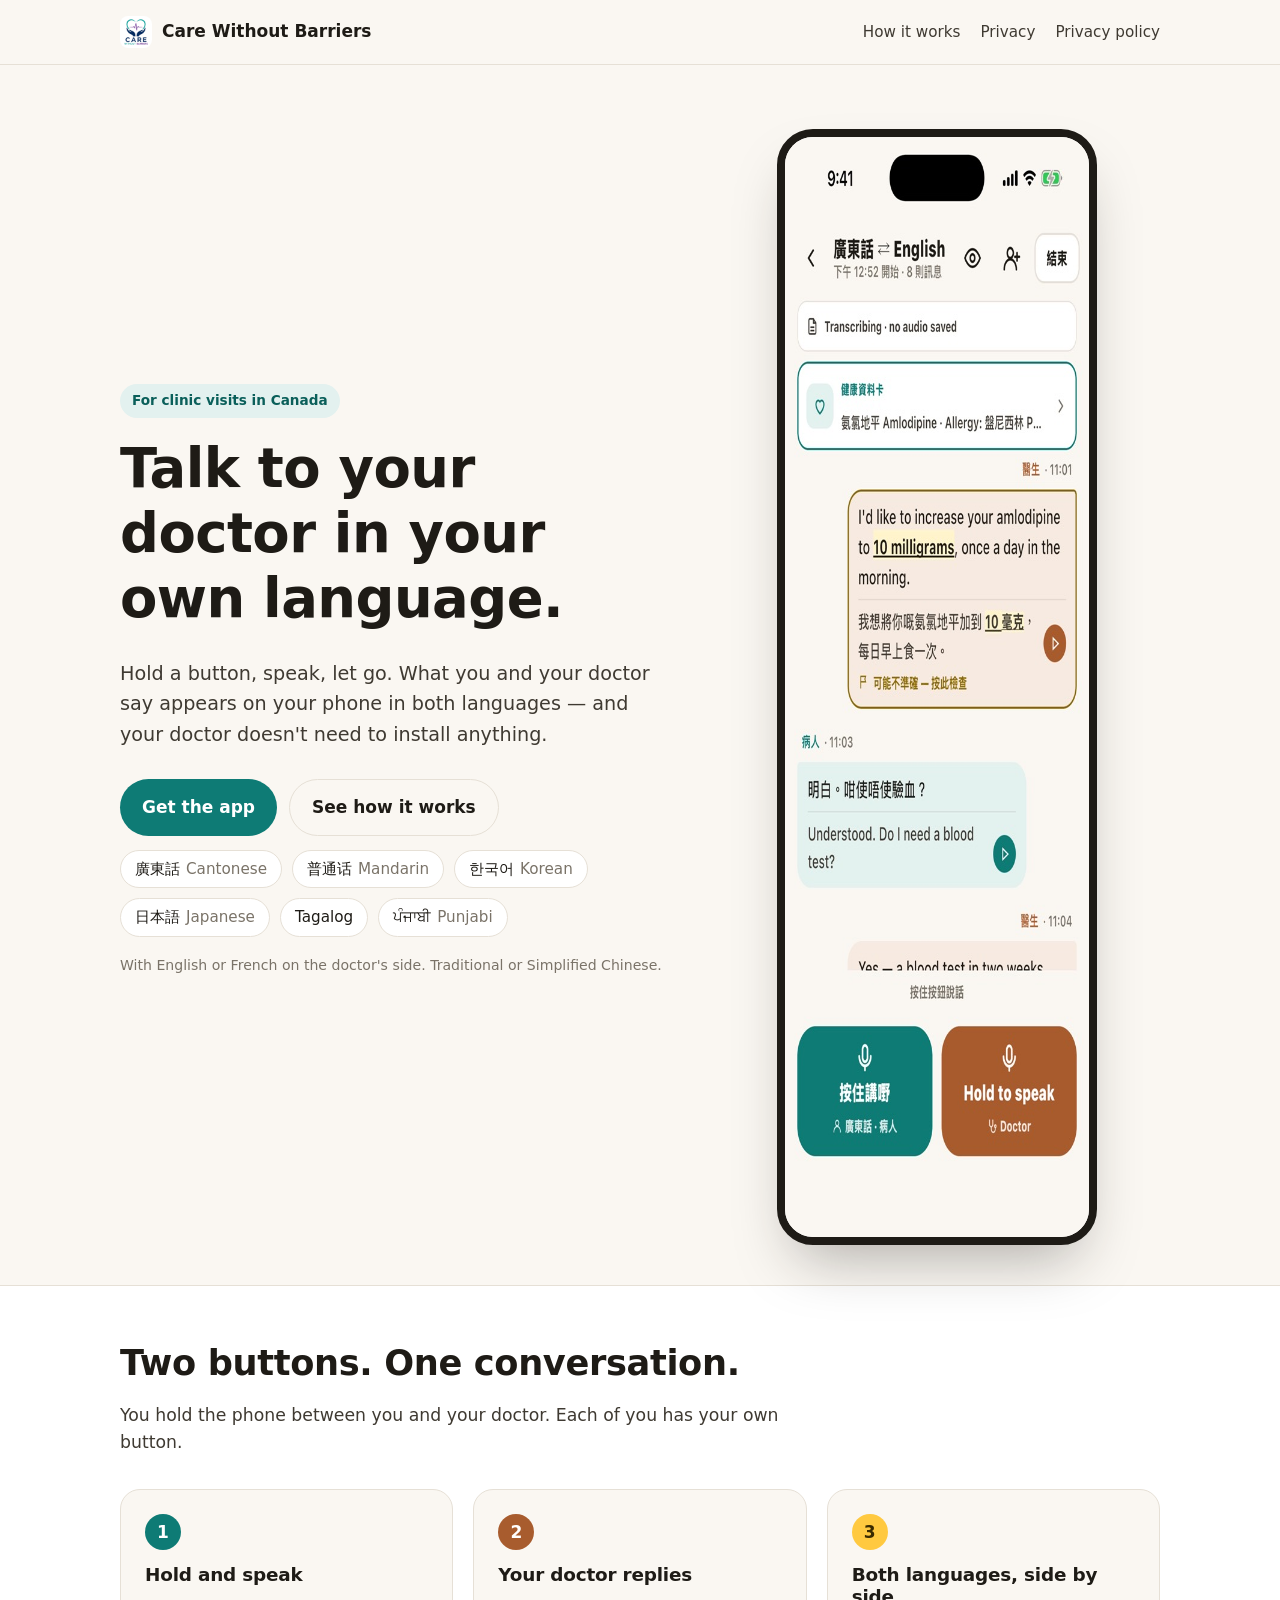
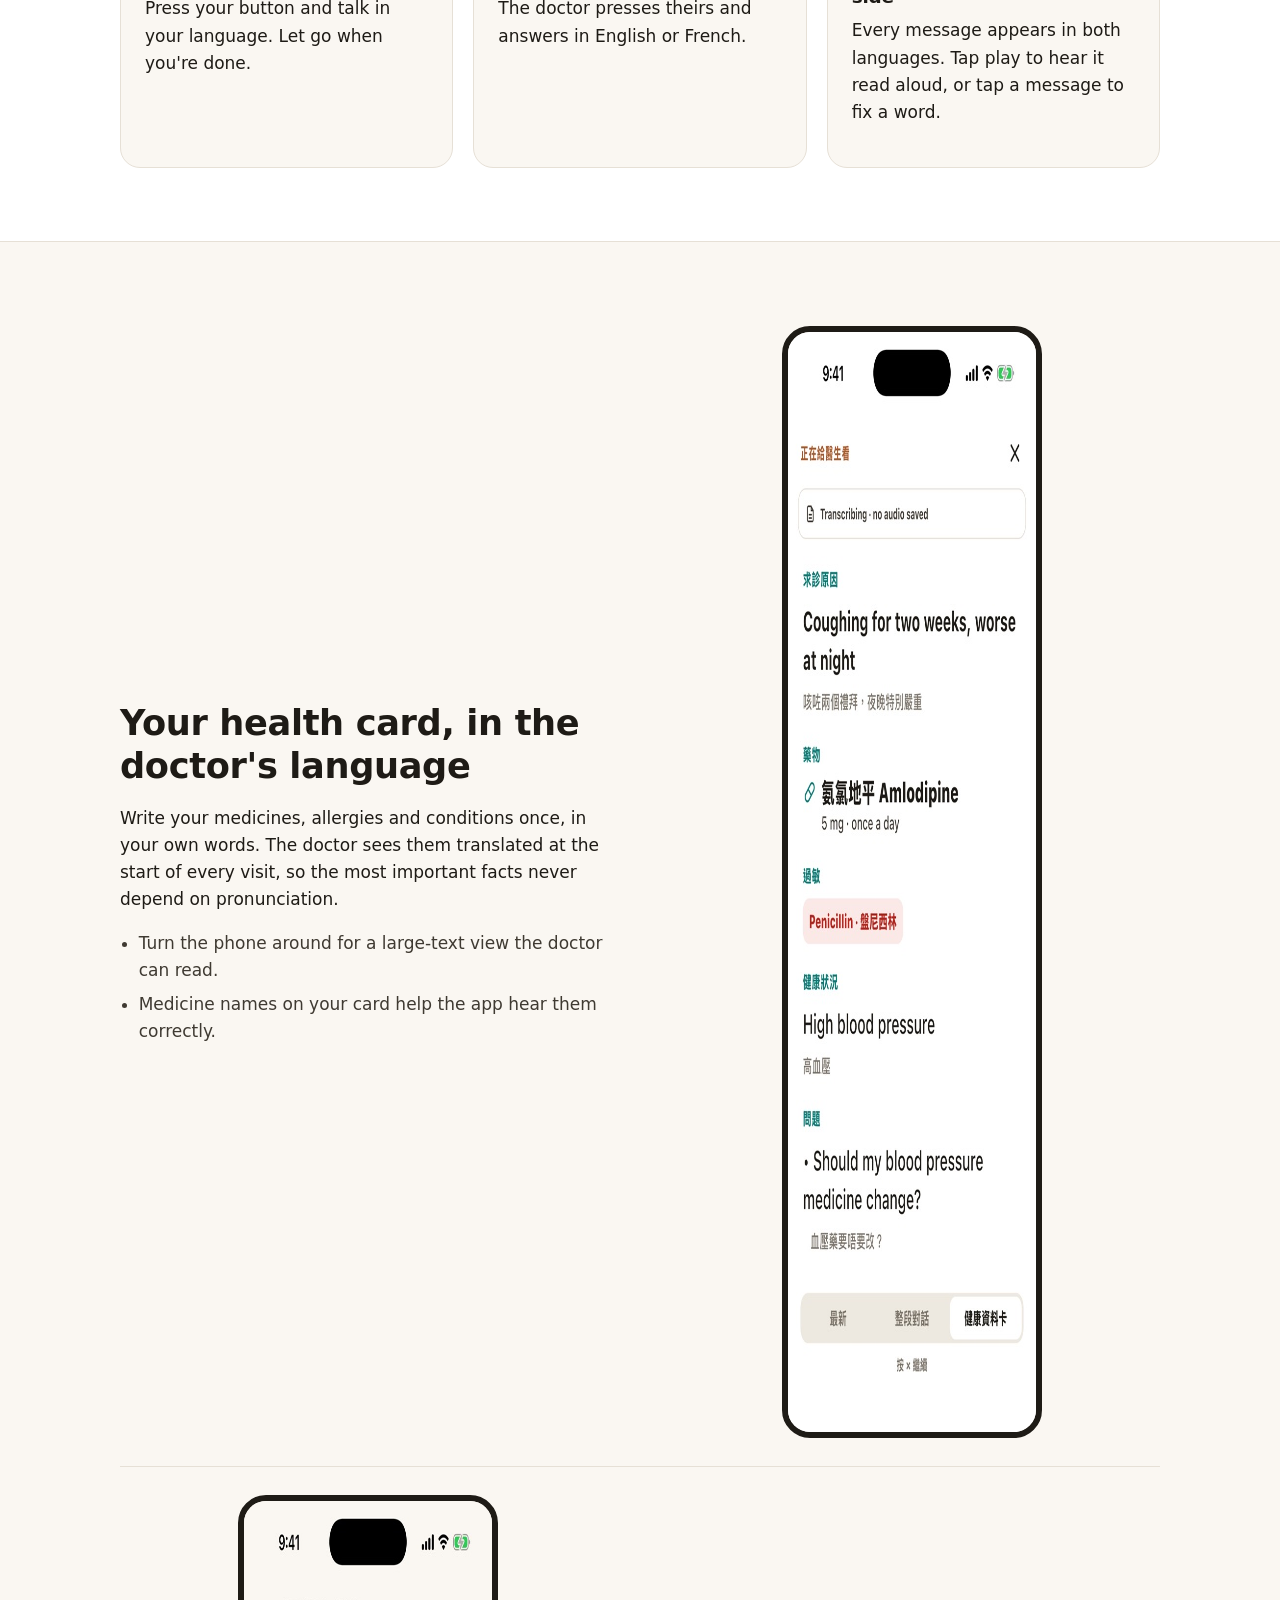
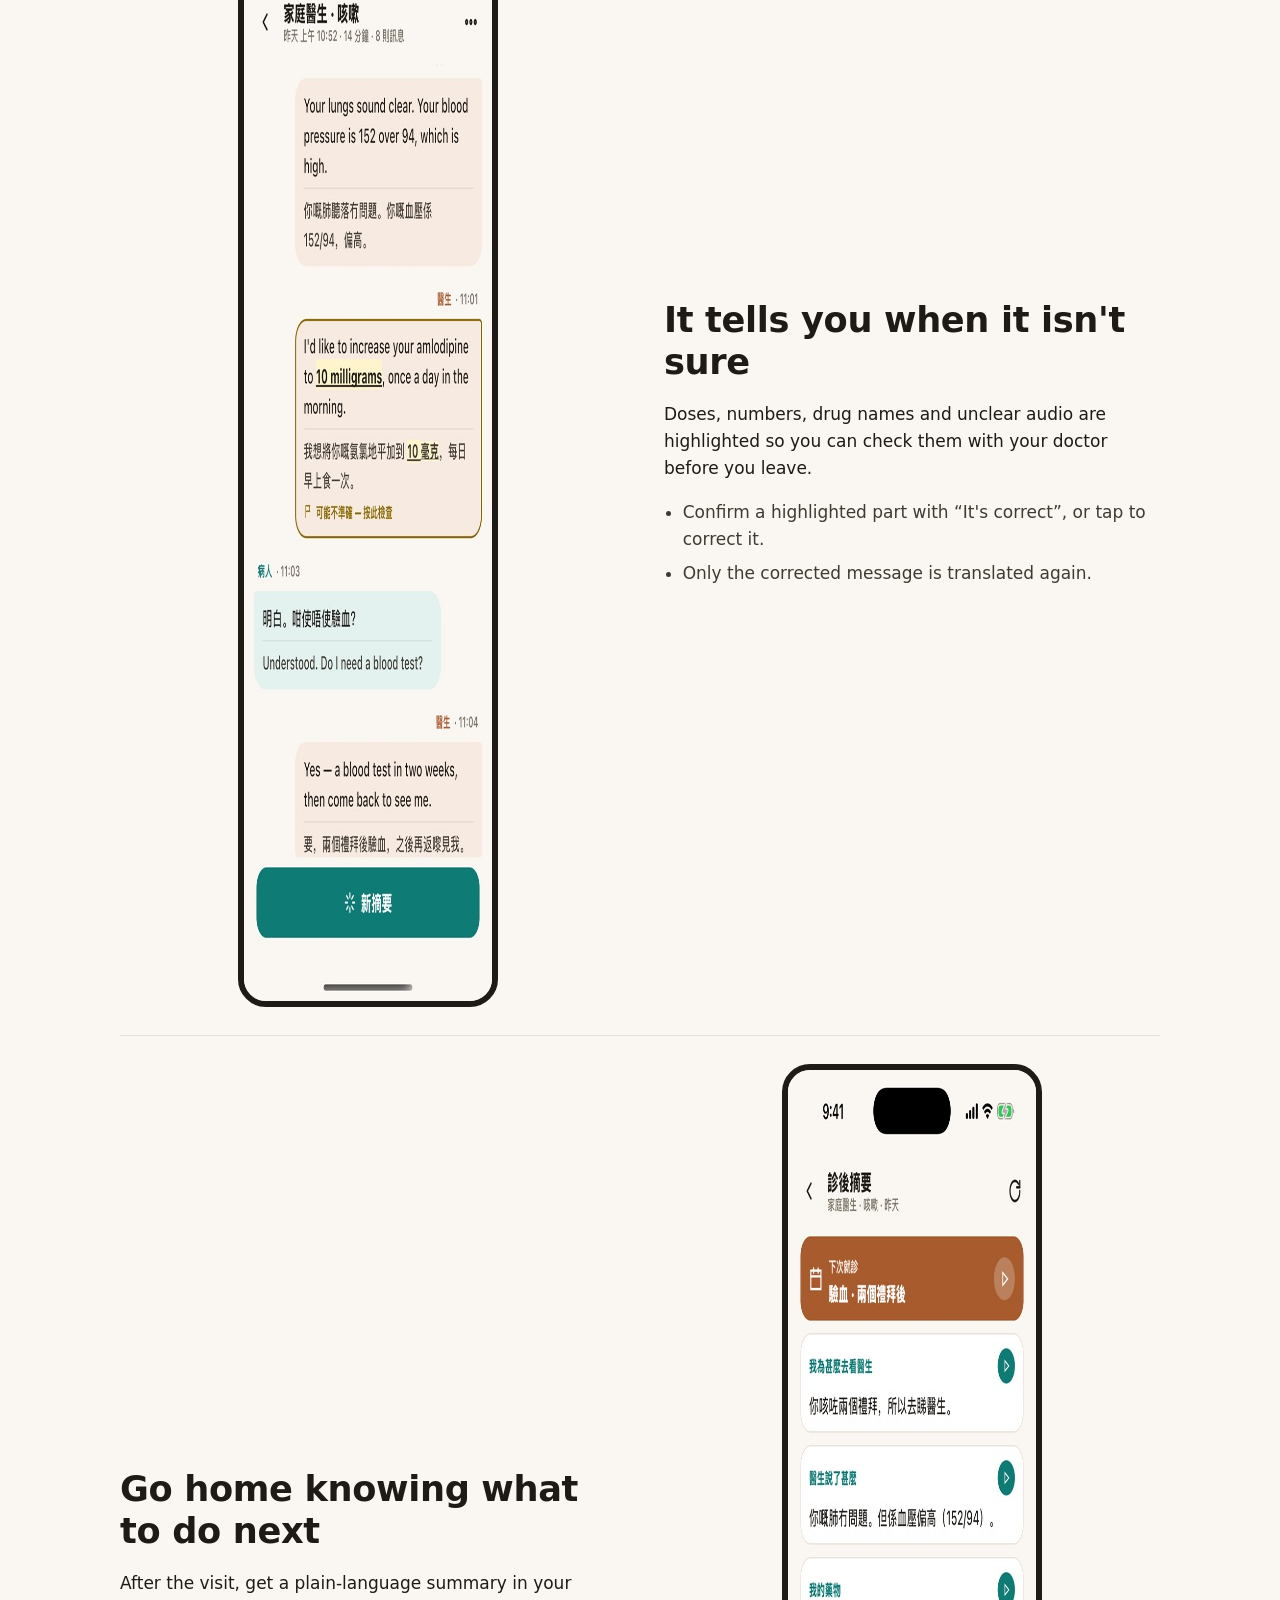
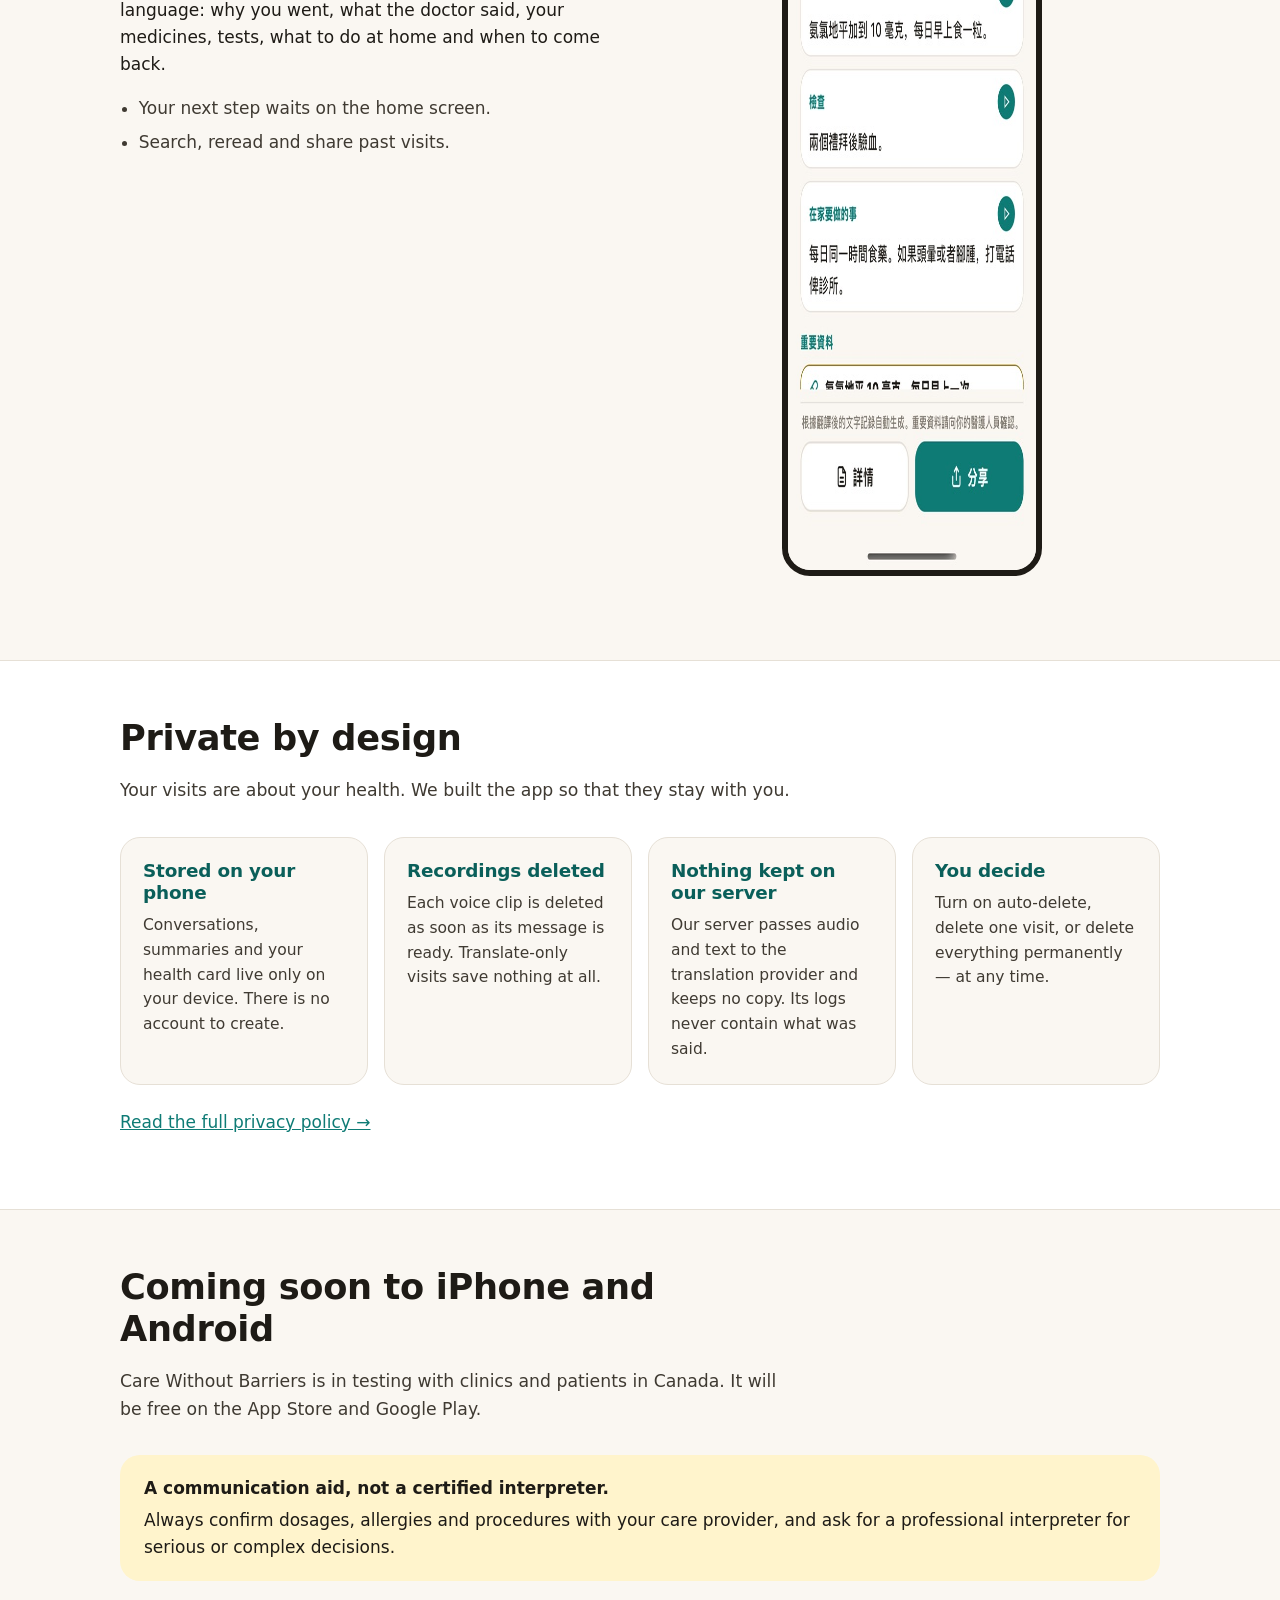
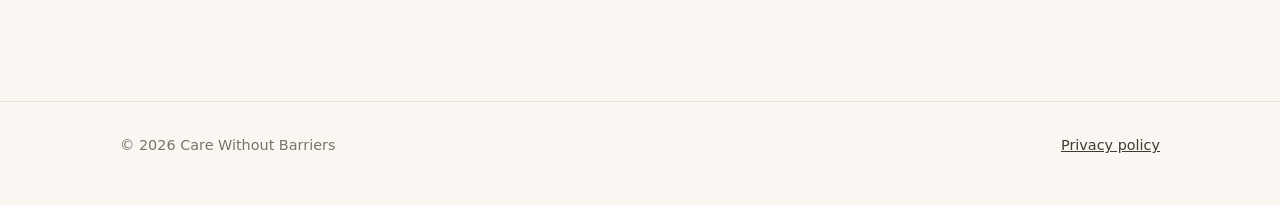
==== index.html @ 62dfd242 "Add landing page and privacy policy Static HTML + one stylesheet, colours from the app's MpColors, l" ====
<!doctype html>
<html lang="en-CA">
<head>
  <meta charset="utf-8">
  <meta name="viewport" content="width=device-width, initial-scale=1">
  <title>Care Without Barriers — talk to your doctor in your language</title>
  <meta name="description" content="A push-to-talk interpreter app for clinic visits in Canada. Speak Cantonese, Mandarin, Korean, Japanese, Tagalog or Punjabi; your doctor speaks English or French. Conversations stay on your phone.">
  <meta name="theme-color" content="#0E7B75">
  <meta property="og:title" content="Care Without Barriers">
  <meta property="og:description" content="Talk to your doctor in your own language. Hold a button, speak, let go.">
  <meta property="og:image" content="assets/icon.png">
  <link rel="icon" href="assets/icon.png">
  <link rel="stylesheet" href="styles.css">
</head>
<body>
  <a class="skip" href="#main">Skip to content</a>

  <header class="site-header">
    <div class="wrap">
      <a class="brand" href="./"><img src="assets/icon.png" alt="">Care Without Barriers</a>
      <nav class="nav" aria-label="Main">
        <a class="hide-sm" href="#how">How it works</a>
        <a class="hide-sm" href="#privacy">Privacy</a>
        <a href="privacy.html">Privacy policy</a>
      </nav>
    </div>
  </header>

  <main id="main">
    <section class="hero">
      <div class="wrap">
        <div>
          <span class="eyebrow">For clinic visits in Canada</span>
          <h1>Talk to your doctor in your own language.</h1>
          <p class="lede">Hold a button, speak, let go. What you and your doctor say appears on your phone in both languages — and your doctor doesn't need to install anything.</p>
          <div class="cta">
            <a class="btn btn-primary" href="#get">Get the app</a>
            <a class="btn btn-ghost" href="#how">See how it works</a>
          </div>
          <ul class="langs" aria-label="Patient languages">
            <li>廣東話<span>Cantonese</span></li>
            <li>普通话<span>Mandarin</span></li>
            <li>한국어<span>Korean</span></li>
            <li>日本語<span>Japanese</span></li>
            <li>Tagalog</li>
            <li>ਪੰਜਾਬੀ<span>Punjabi</span></li>
          </ul>
          <p class="small" style="margin-top:12px">With English or French on the doctor's side. Traditional or Simplified Chinese.</p>
        </div>
        <div class="phone">
          <img src="assets/conversation.jpg" width="506" height="1100" alt="A conversation in the app: the doctor's message in English with a Cantonese translation underneath, the dose highlighted for checking, and two hold-to-speak buttons — one for the patient, one for the doctor.">
        </div>
      </div>
    </section>

    <section id="how" class="alt">
      <div class="wrap">
        <div class="section-head">
          <h2>Two buttons. One conversation.</h2>
          <p>You hold the phone between you and your doctor. Each of you has your own button.</p>
        </div>
        <ol class="steps">
          <li><h3>Hold and speak</h3><p>Press your button and talk in your language. Let go when you're done.</p></li>
          <li><h3>Your doctor replies</h3><p>The doctor presses theirs and answers in English or French.</p></li>
          <li><h3>Both languages, side by side</h3><p>Every message appears in both languages. Tap play to hear it read aloud, or tap a message to fix a word.</p></li>
        </ol>
      </div>
    </section>

    <section>
      <div class="wrap">
        <div class="feature">
          <div class="feature-text">
            <h2>Your health card, in the doctor's language</h2>
            <p>Write your medicines, allergies and conditions once, in your own words. The doctor sees them translated at the start of every visit, so the most important facts never depend on pronunciation.</p>
            <ul>
              <li>Turn the phone around for a large-text view the doctor can read.</li>
              <li>Medicine names on your card help the app hear them correctly.</li>
            </ul>
          </div>
          <div class="shot"><img src="assets/show-doctor-card.jpg" width="506" height="1100" loading="lazy" alt="The health card shown in large type for the doctor: medicines, allergies and conditions in English."></div>
        </div>

        <div class="feature flip">
          <div class="feature-text">
            <h2>It tells you when it isn't sure</h2>
            <p>Doses, numbers, drug names and unclear audio are highlighted so you can check them with your doctor before you leave.</p>
            <ul>
              <li>Confirm a highlighted part with “It's correct”, or tap to correct it.</li>
              <li>Only the corrected message is translated again.</li>
            </ul>
          </div>
          <div class="shot"><img src="assets/transcript-flag.jpg" width="506" height="1100" loading="lazy" alt="A doctor message with the dose highlighted and a note that the translation may not be accurate."></div>
        </div>

        <div class="feature">
          <div class="feature-text">
            <h2>Go home knowing what to do next</h2>
            <p>After the visit, get a plain-language summary in your language: why you went, what the doctor said, your medicines, tests, what to do at home and when to come back.</p>
            <ul>
              <li>Your next step waits on the home screen.</li>
              <li>Search, reread and share past visits.</li>
            </ul>
          </div>
          <div class="shot"><img src="assets/takehome.jpg" width="506" height="1100" loading="lazy" alt="A take-home summary in Cantonese with the follow-up appointment and medicine changes."></div>
        </div>
      </div>
    </section>

    <section id="privacy" class="alt">
      <div class="wrap">
        <div class="section-head">
          <h2>Private by design</h2>
          <p>Your visits are about your health. We built the app so that they stay with you.</p>
        </div>
        <div class="cards">
          <div class="card"><h3>Stored on your phone</h3><p>Conversations, summaries and your health card live only on your device. There is no account to create.</p></div>
          <div class="card"><h3>Recordings deleted</h3><p>Each voice clip is deleted as soon as its message is ready. Translate-only visits save nothing at all.</p></div>
          <div class="card"><h3>Nothing kept on our server</h3><p>Our server passes audio and text to the translation provider and keeps no copy. Its logs never contain what was said.</p></div>
          <div class="card"><h3>You decide</h3><p>Turn on auto-delete, delete one visit, or delete everything permanently — at any time.</p></div>
        </div>
        <p style="margin-top:24px"><a href="privacy.html">Read the full privacy policy →</a></p>
      </div>
    </section>

    <section id="get">
      <div class="wrap">
        <div class="section-head">
          <h2>Coming soon to iPhone and Android</h2>
          <p>Care Without Barriers is in testing with clinics and patients in Canada. It will be free on the App Store and Google Play.</p>
        </div>
        <div class="note">
          <strong>A communication aid, not a certified interpreter.</strong>
          Always confirm dosages, allergies and procedures with your care provider, and ask for a professional interpreter for serious or complex decisions.
        </div>
      </div>
    </section>
  </main>

  <footer class="site-footer">
    <div class="wrap">
      <span>© 2026 Care Without Barriers</span>
      <span><a href="privacy.html">Privacy policy</a></span>
    </div>
  </footer>
</body>
</html>
---- styles.css ----
/* Care Without Barriers — shared styles. Colours mirror MpColors in the app (ui/theme/Theme.kt). */
:root {
  --bg: #FAF7F2;
  --surface: #FFFFFF;
  --surface-muted: #EEE9E0;
  --border: #E6E0D6;
  --text: #1E1B16;
  --text-2: #3F3A32;
  --text-muted: #7A7368;
  --patient: #0E7B75;
  --patient-dark: #0A5F5A;
  --patient-tint: #E3F1EF;
  --doctor: #A85C2E;
  --doctor-tint: #F7EAE1;
  --highlight: #FFC940;
  --on-highlight: #3A2A00;
  --warning-tint: #FFF4CC;
  --radius: 20px;
  --max: 1080px;
  color-scheme: light;
}
@media (prefers-color-scheme: dark) {
  :root:not([data-theme="light"]) {
    --bg: #15130F;
    --surface: #1F1C17;
    --surface-muted: #2A261F;
    --border: #38332A;
    --text: #F3EFE8;
    --text-2: #D6D0C5;
    --text-muted: #A39C90;
    --patient: #4FB8B0;
    --patient-dark: #7ACFC8;
    --patient-tint: #17322F;
    --doctor: #E0925F;
    --doctor-tint: #3A2618;
    --warning-tint: #3A3115;
    color-scheme: dark;
  }
}

* { box-sizing: border-box; }
html { -webkit-text-size-adjust: 100%; }
body {
  margin: 0;
  background: var(--bg);
  color: var(--text);
  font: 17px/1.6 "Inter", system-ui, -apple-system, "Segoe UI", Roboto, "Noto Sans", "Noto Sans CJK TC", "Noto Sans Gurmukhi", sans-serif;
}
a { color: var(--patient); }
a:hover { color: var(--patient-dark); }
img { max-width: 100%; display: block; }
h1, h2, h3 { line-height: 1.2; letter-spacing: -0.01em; margin: 0 0 .5em; }
h1 { font-size: clamp(2.1rem, 5vw, 3.4rem); font-weight: 800; }
h2 { font-size: clamp(1.6rem, 3.4vw, 2.2rem); font-weight: 750; }
h3 { font-size: 1.15rem; font-weight: 700; }
p { margin: 0 0 1em; }

.wrap { max-width: var(--max); margin: 0 auto; padding: 0 20px; }
.skip { position: absolute; left: -9999px; }
.skip:focus { left: 16px; top: 16px; background: var(--surface); padding: 8px 12px; z-index: 10; }

/* Header / footer */
.site-header { border-bottom: 1px solid var(--border); background: var(--bg); position: sticky; top: 0; z-index: 5; }
.site-header .wrap { display: flex; align-items: center; justify-content: space-between; height: 64px; gap: 16px; }
.brand { display: flex; align-items: center; gap: 10px; color: var(--text); text-decoration: none; font-weight: 750; }
.brand img { width: 32px; height: 32px; border-radius: 8px; }
.nav { display: flex; gap: 20px; font-size: .95rem; }
.nav a { color: var(--text-2); text-decoration: none; }
.nav a:hover { color: var(--patient); }
.brand, .nav a { white-space: nowrap; }
@media (max-width: 560px) {
  .nav { gap: 14px; font-size: .88rem; }
  .nav .hide-sm { display: none; }
  .brand { font-size: .95rem; gap: 8px; }
  .brand img { width: 28px; height: 28px; }
}

.site-footer { border-top: 1px solid var(--border); padding: 32px 0 48px; color: var(--text-muted); font-size: .9rem; margin-top: 64px; }
.site-footer .wrap { display: flex; flex-wrap: wrap; justify-content: space-between; gap: 12px 24px; }
.site-footer a { color: var(--text-2); }

/* Buttons */
.btn { display: inline-flex; align-items: center; gap: 8px; padding: 14px 22px; border-radius: 999px; font-weight: 700; text-decoration: none; border: 0; }
.btn-primary { background: var(--patient); color: #fff; }
.btn-primary:hover { background: var(--patient-dark); color: #fff; }
.btn-ghost { background: transparent; color: var(--text); border: 1.5px solid var(--border); }
.btn-ghost:hover { border-color: var(--patient); color: var(--patient); }

/* Hero */
.hero { padding: 64px 0 40px; }
.hero .wrap { display: grid; grid-template-columns: 1.1fr .9fr; gap: 48px; align-items: center; }
.eyebrow { display: inline-block; background: var(--patient-tint); color: var(--patient-dark); font-weight: 700; font-size: .85rem; padding: 6px 12px; border-radius: 999px; margin-bottom: 18px; }
.lede { font-size: 1.2rem; color: var(--text-2); max-width: 34em; }
.cta { display: flex; flex-wrap: wrap; gap: 12px; margin: 28px 0 14px; }
.small { font-size: .88rem; color: var(--text-muted); }
.phone { max-width: 320px; margin: 0 auto; border-radius: 36px; overflow: hidden; border: 8px solid var(--text); box-shadow: 0 30px 60px -20px rgba(30, 27, 22, .35); background: var(--surface); }
@media (max-width: 820px) {
  .hero { padding-top: 40px; }
  .hero .wrap { grid-template-columns: 1fr; gap: 40px; }
  .phone { max-width: 260px; }
}

/* Languages strip */
.langs { display: flex; flex-wrap: wrap; gap: 10px; margin-top: 8px; padding: 0; list-style: none; }
.langs li { background: var(--surface); border: 1px solid var(--border); border-radius: 999px; padding: 6px 14px; font-size: .95rem; }
.langs li span { color: var(--text-muted); margin-left: 6px; }

/* Sections */
section { padding: 56px 0; }
.section-head { max-width: 40em; margin-bottom: 32px; }
.section-head p { color: var(--text-2); font-size: 1.08rem; }
.alt { background: var(--surface); border-top: 1px solid var(--border); border-bottom: 1px solid var(--border); }

.steps { display: grid; grid-template-columns: repeat(3, 1fr); gap: 20px; counter-reset: step; padding: 0; list-style: none; }
.steps li { background: var(--bg); border: 1px solid var(--border); border-radius: var(--radius); padding: 24px; }
.steps li::before { counter-increment: step; content: counter(step); display: grid; place-items: center; width: 36px; height: 36px; border-radius: 50%; background: var(--patient); color: #fff; font-weight: 800; margin-bottom: 14px; }
.steps li:nth-child(2)::before { background: var(--doctor); }
.steps li:nth-child(3)::before { background: var(--highlight); color: var(--on-highlight); }
@media (max-width: 760px) { .steps { grid-template-columns: 1fr; } }

.feature { display: grid; grid-template-columns: 1fr 1fr; gap: 48px; align-items: center; padding: 28px 0; }
.feature + .feature { border-top: 1px solid var(--border); }
.feature.flip .feature-text { order: 2; }
.feature .shot { max-width: 260px; margin: 0 auto; border-radius: 28px; overflow: hidden; border: 6px solid var(--text); }
.feature ul { padding-left: 1.1em; color: var(--text-2); }
.feature li { margin-bottom: .35em; }
@media (max-width: 760px) {
  .feature { grid-template-columns: 1fr; gap: 24px; }
  .feature.flip .feature-text { order: 0; }
  .feature .shot { max-width: 220px; }
}

.cards { display: grid; grid-template-columns: repeat(auto-fit, minmax(230px, 1fr)); gap: 16px; }
.card { background: var(--bg); border: 1px solid var(--border); border-radius: var(--radius); padding: 22px; }
.card h3 { color: var(--patient-dark); }
.card p { color: var(--text-2); margin: 0; font-size: .97rem; }

.note { background: var(--warning-tint); border-radius: var(--radius); padding: 20px 24px; color: var(--text); }
.note strong { display: block; margin-bottom: 4px; }

/* Long-form (privacy policy) */
.doc { max-width: 760px; padding-top: 48px; }
.doc h1 { font-size: clamp(2rem, 4vw, 2.6rem); }
.doc h2 { font-size: 1.4rem; margin-top: 2.2em; padding-top: .4em; }
.doc h3 { margin-top: 1.6em; }
.doc ul { padding-left: 1.2em; }
.doc li { margin-bottom: .4em; }
.doc .meta { color: var(--text-muted); }
.doc .summary { background: var(--patient-tint); border-radius: var(--radius); padding: 20px 24px; margin: 28px 0; }
.doc .summary ul { margin: 0; }
.doc table { width: 100%; border-collapse: collapse; font-size: .95rem; margin: 1em 0; display: block; overflow-x: auto; }
.doc th, .doc td { text-align: left; vertical-align: top; padding: 10px 12px; border-bottom: 1px solid var(--border); }
.doc th { background: var(--surface-muted); font-weight: 700; }
.toc { background: var(--surface); border: 1px solid var(--border); border-radius: var(--radius); padding: 18px 24px; }
.toc ol { margin: 0; padding-left: 1.2em; columns: 2; column-gap: 32px; }
@media (max-width: 560px) { .toc ol { columns: 1; } }
.placeholder { background: var(--highlight); color: var(--on-highlight); padding: 0 4px; border-radius: 4px; font-weight: 600; }
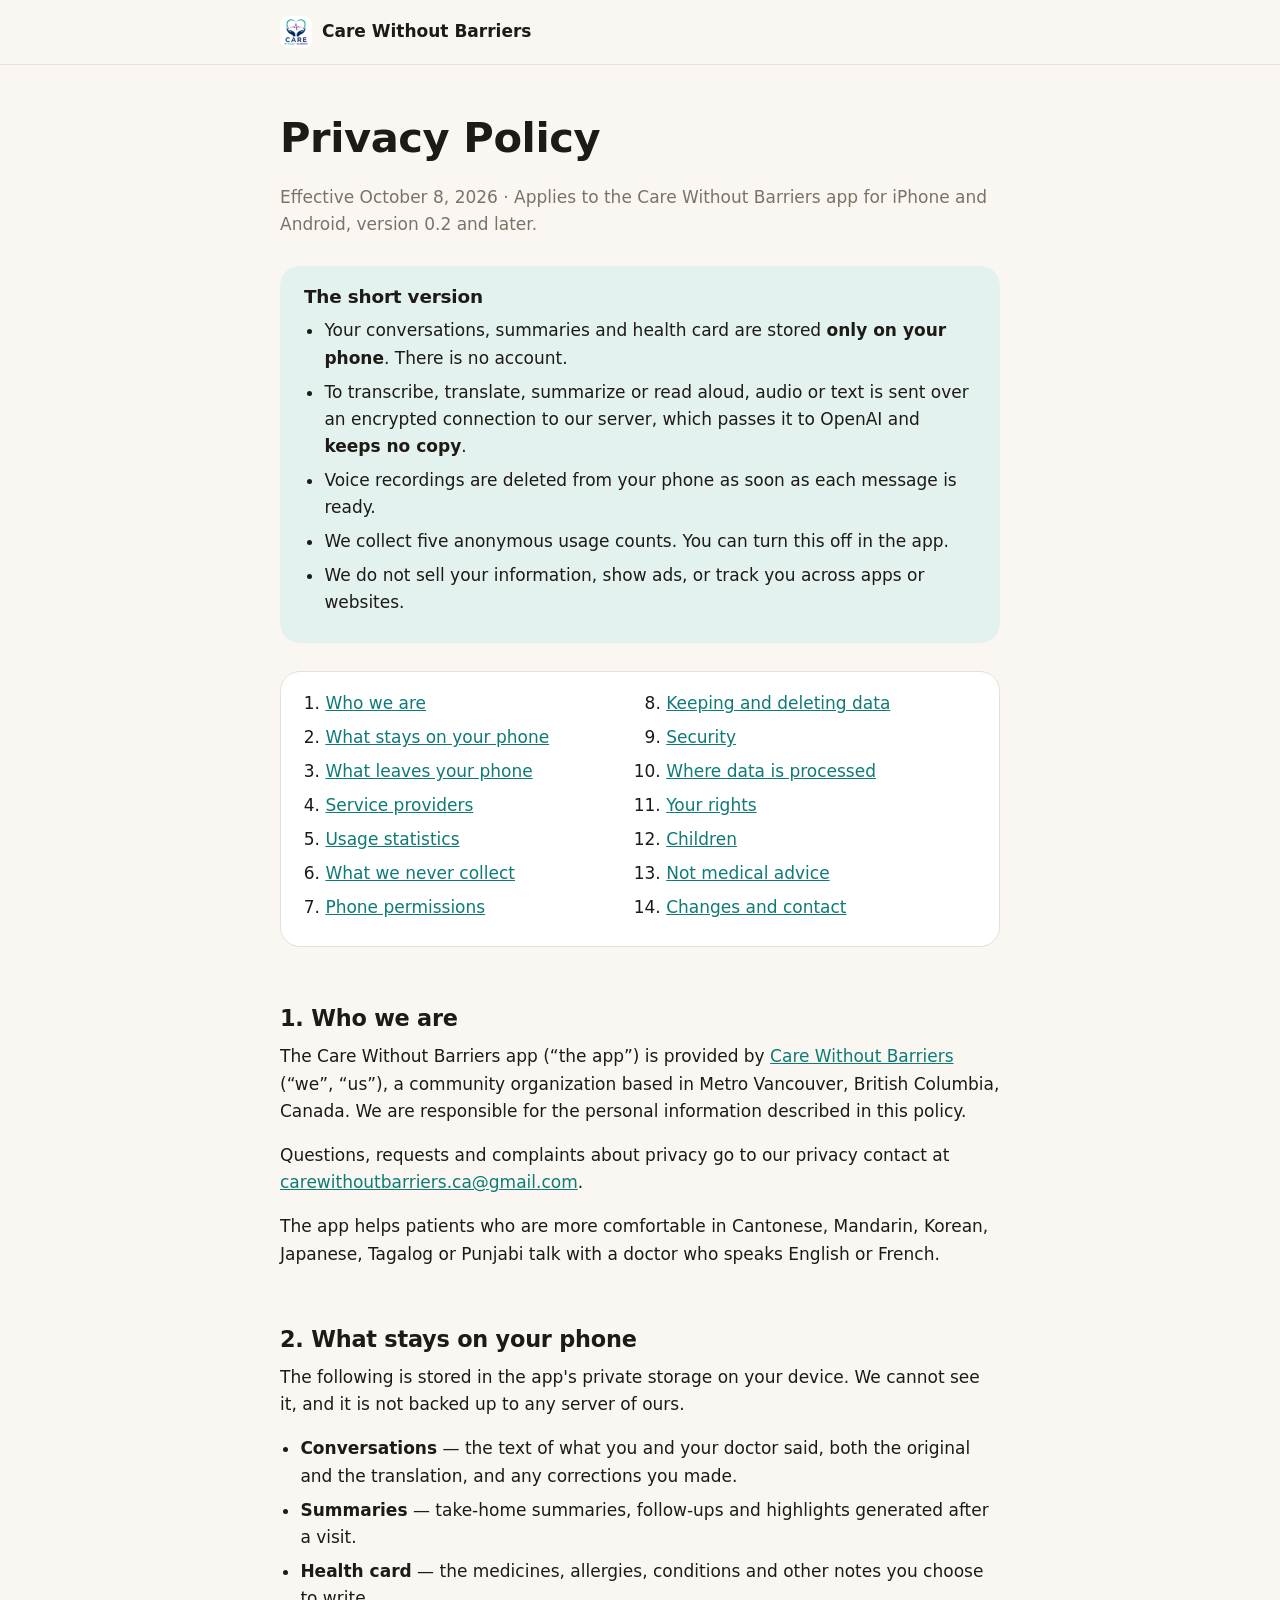
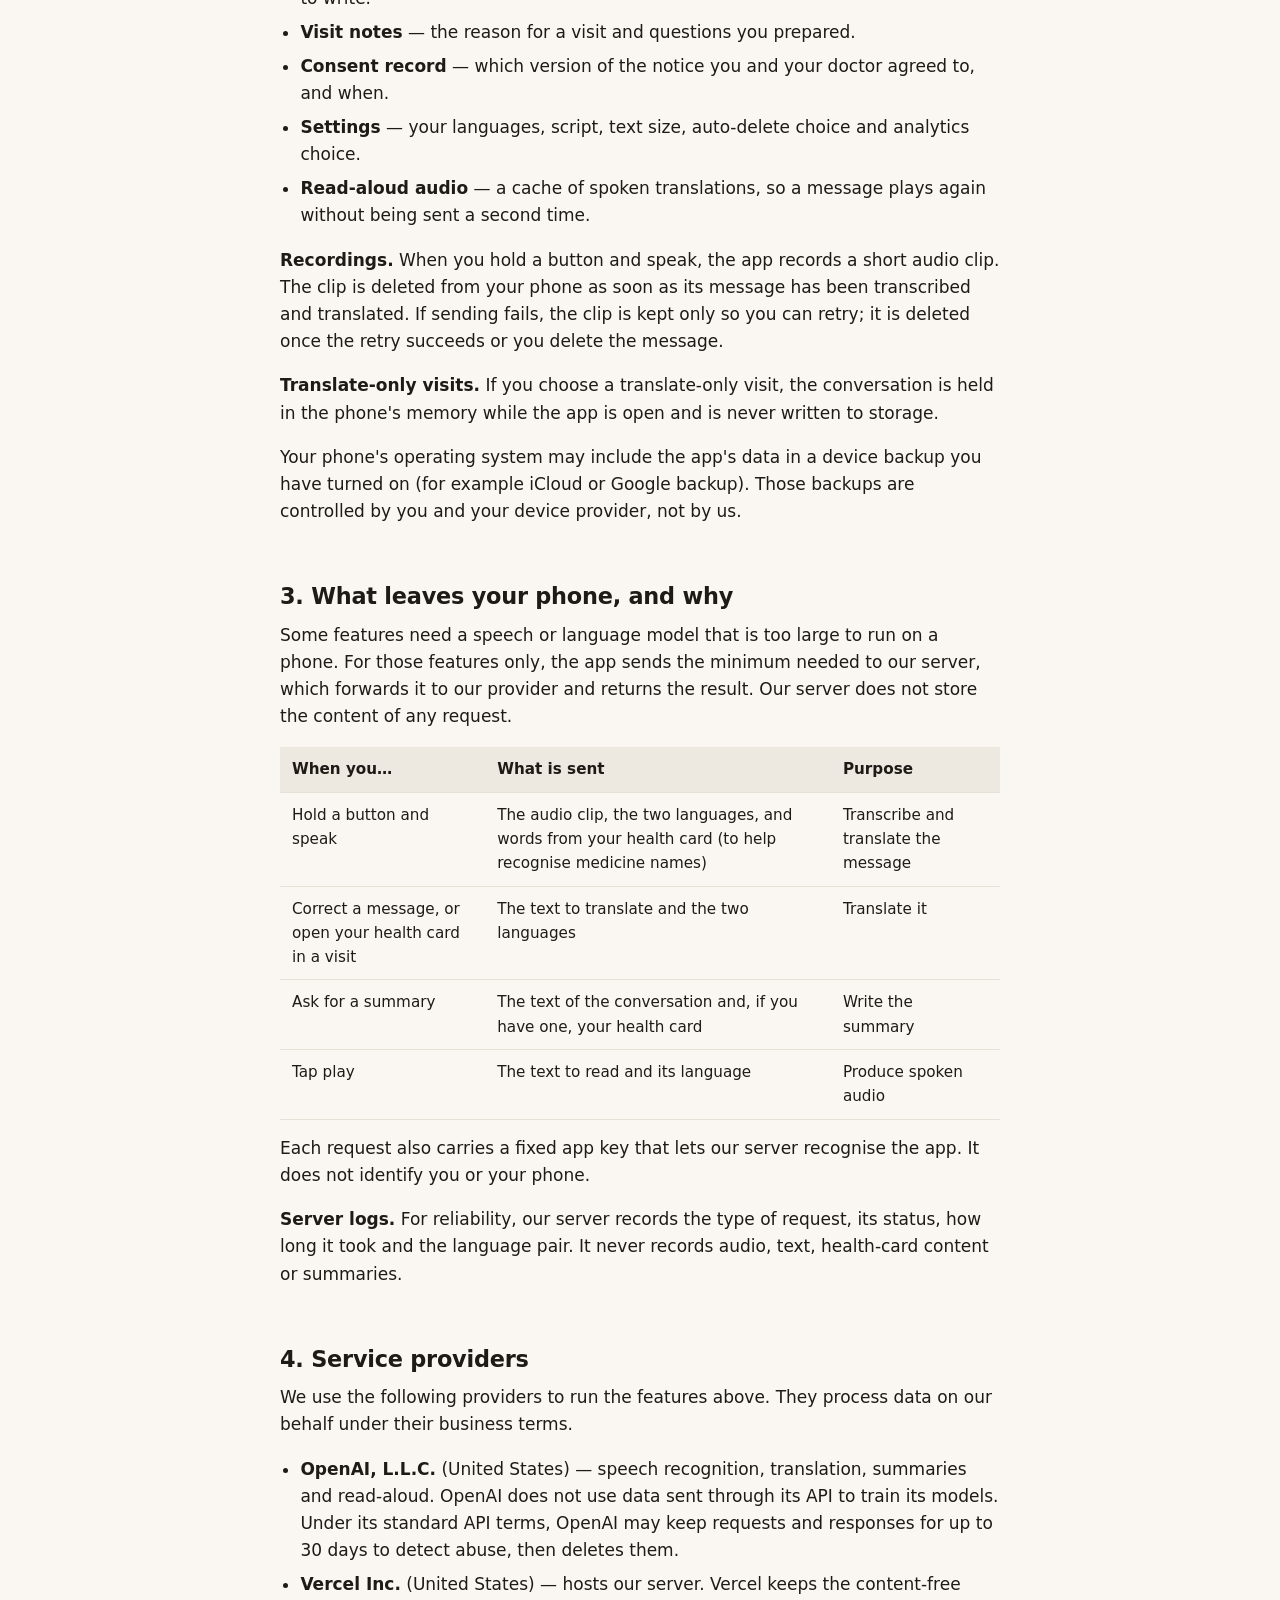
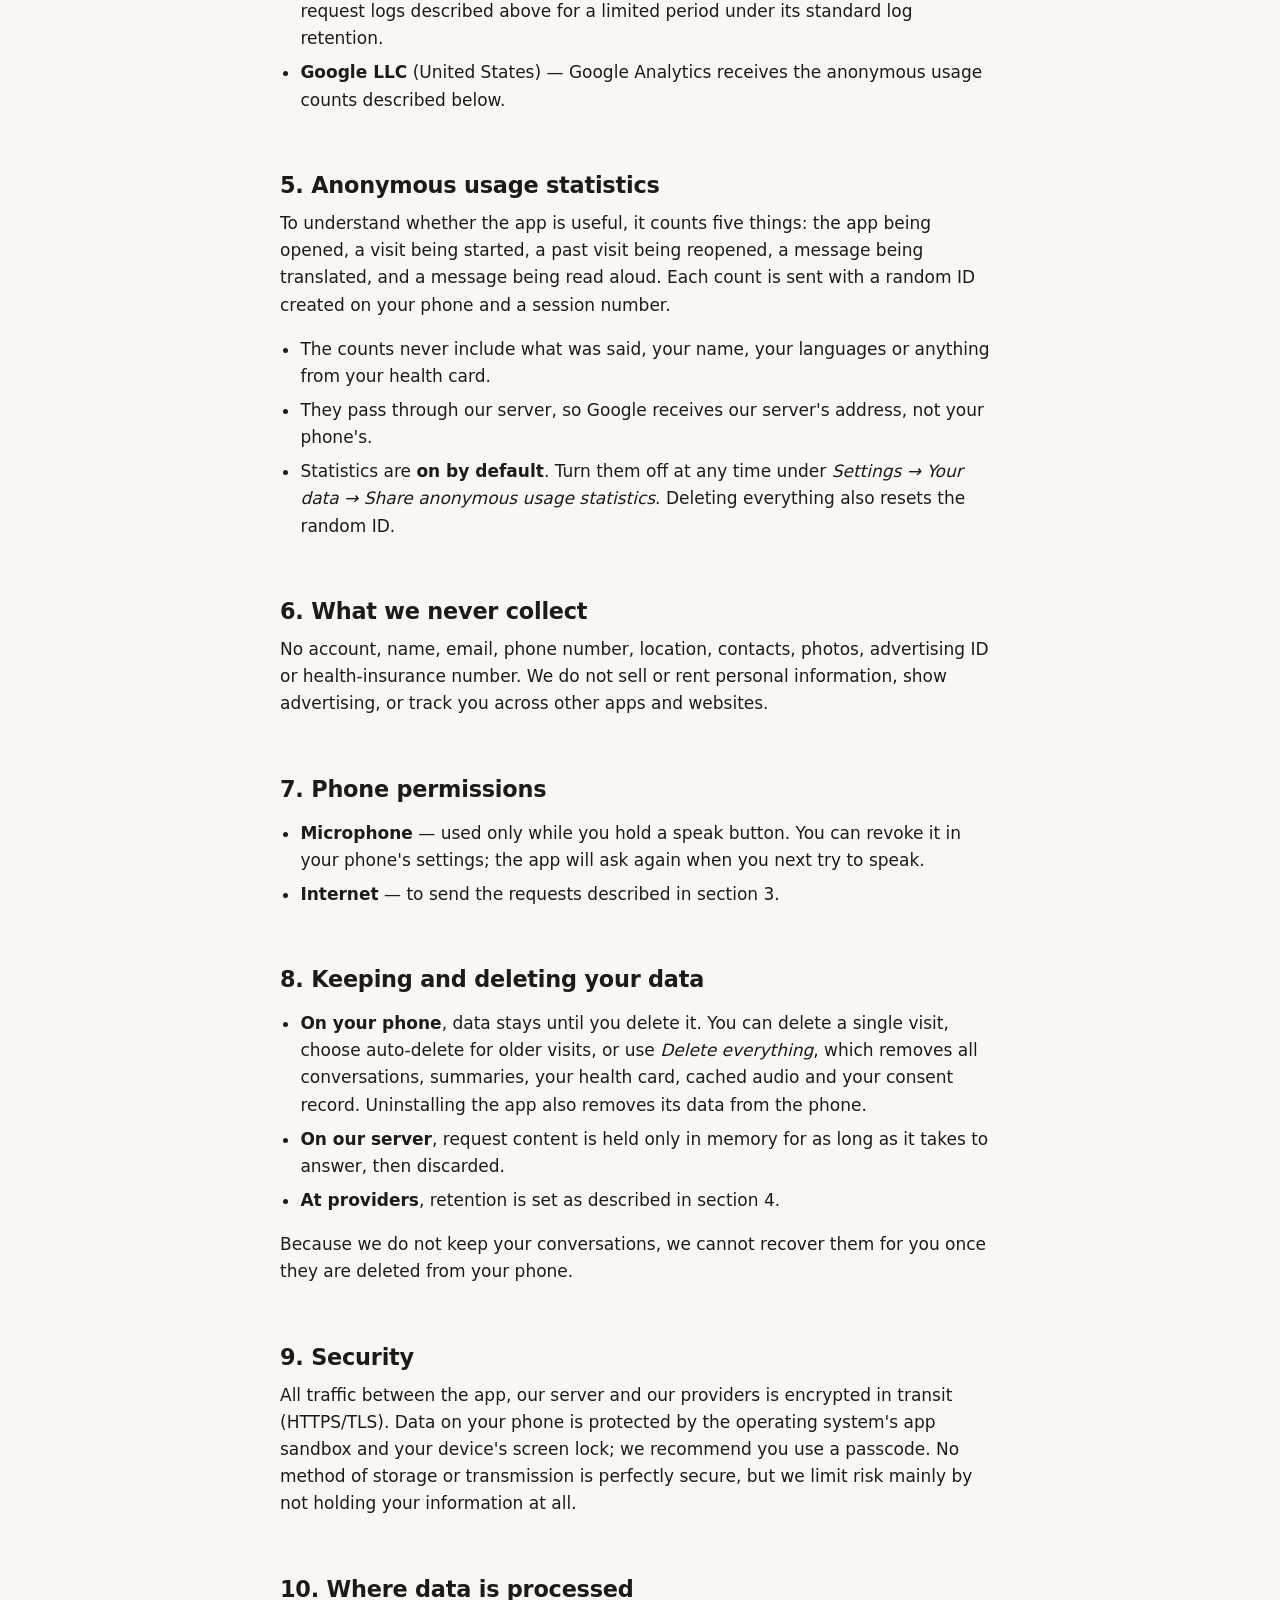
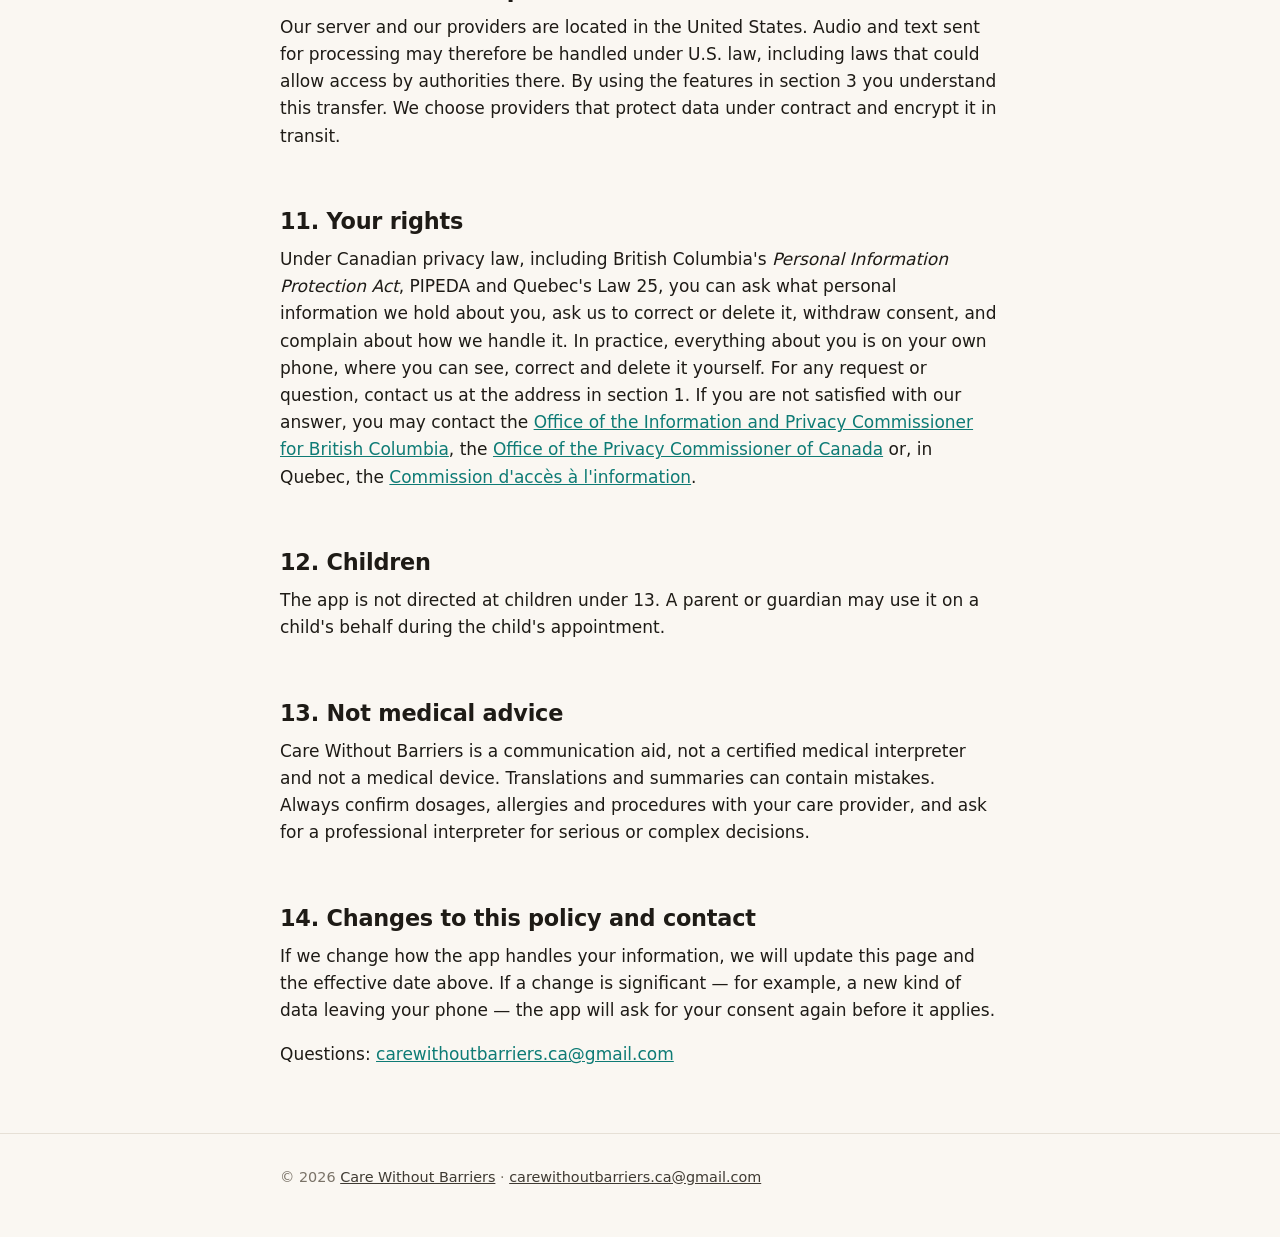
==== commit edb22074: "Keep only the privacy policy, filled in for Care Without Barriers Drop the landing page and screensh" ====
--- a/index.html
+++ b/index.html
@@ -3,12 +3,9 @@
 <head>
   <meta charset="utf-8">
   <meta name="viewport" content="width=device-width, initial-scale=1">
-  <title>Care Without Barriers — talk to your doctor in your language</title>
-  <meta name="description" content="A push-to-talk interpreter app for clinic visits in Canada. Speak Cantonese, Mandarin, Korean, Japanese, Tagalog or Punjabi; your doctor speaks English or French. Conversations stay on your phone.">
+  <title>Privacy Policy — Care Without Barriers</title>
+  <meta name="description" content="How the Care Without Barriers app handles your conversations, recordings, health card and usage statistics.">
   <meta name="theme-color" content="#0E7B75">
-  <meta property="og:title" content="Care Without Barriers">
-  <meta property="og:description" content="Talk to your doctor in your own language. Hold a button, speak, let go.">
-  <meta property="og:image" content="assets/icon.png">
   <link rel="icon" href="assets/icon.png">
   <link rel="stylesheet" href="styles.css">
 </head>
@@ -17,130 +14,134 @@
 
   <header class="site-header">
     <div class="wrap">
-      <a class="brand" href="./"><img src="assets/icon.png" alt="">Care Without Barriers</a>
-      <nav class="nav" aria-label="Main">
-        <a class="hide-sm" href="#how">How it works</a>
-        <a class="hide-sm" href="#privacy">Privacy</a>
-        <a href="privacy.html">Privacy policy</a>
-      </nav>
+      <a class="brand" href="https://www.carewithoutbarriers.ca/"><img src="assets/icon.png" alt="">Care Without Barriers</a>
     </div>
   </header>
 
-  <main id="main">
-    <section class="hero">
-      <div class="wrap">
-        <div>
-          <span class="eyebrow">For clinic visits in Canada</span>
-          <h1>Talk to your doctor in your own language.</h1>
-          <p class="lede">Hold a button, speak, let go. What you and your doctor say appears on your phone in both languages — and your doctor doesn't need to install anything.</p>
-          <div class="cta">
-            <a class="btn btn-primary" href="#get">Get the app</a>
-            <a class="btn btn-ghost" href="#how">See how it works</a>
-          </div>
-          <ul class="langs" aria-label="Patient languages">
-            <li>廣東話<span>Cantonese</span></li>
-            <li>普通话<span>Mandarin</span></li>
-            <li>한국어<span>Korean</span></li>
-            <li>日本語<span>Japanese</span></li>
-            <li>Tagalog</li>
-            <li>ਪੰਜਾਬੀ<span>Punjabi</span></li>
-          </ul>
-          <p class="small" style="margin-top:12px">With English or French on the doctor's side. Traditional or Simplified Chinese.</p>
-        </div>
-        <div class="phone">
-          <img src="assets/conversation.jpg" width="506" height="1100" alt="A conversation in the app: the doctor's message in English with a Cantonese translation underneath, the dose highlighted for checking, and two hold-to-speak buttons — one for the patient, one for the doctor.">
-        </div>
-      </div>
-    </section>
+  <main id="main" class="wrap doc">
+    <h1>Privacy Policy</h1>
+    <p class="meta">Effective October 8, 2026 · Applies to the Care Without Barriers app for iPhone and Android, version 0.2 and later.</p>
 
-    <section id="how" class="alt">
-      <div class="wrap">
-        <div class="section-head">
-          <h2>Two buttons. One conversation.</h2>
-          <p>You hold the phone between you and your doctor. Each of you has your own button.</p>
-        </div>
-        <ol class="steps">
-          <li><h3>Hold and speak</h3><p>Press your button and talk in your language. Let go when you're done.</p></li>
-          <li><h3>Your doctor replies</h3><p>The doctor presses theirs and answers in English or French.</p></li>
-          <li><h3>Both languages, side by side</h3><p>Every message appears in both languages. Tap play to hear it read aloud, or tap a message to fix a word.</p></li>
-        </ol>
-      </div>
-    </section>
+    <div class="summary">
+      <h2>The short version</h2>
+      <ul>
+        <li>Your conversations, summaries and health card are stored <strong>only on your phone</strong>. There is no account.</li>
+        <li>To transcribe, translate, summarize or read aloud, audio or text is sent over an encrypted connection to our server, which passes it to OpenAI and <strong>keeps no copy</strong>.</li>
+        <li>Voice recordings are deleted from your phone as soon as each message is ready.</li>
+        <li>We collect five anonymous usage counts. You can turn this off in the app.</li>
+        <li>We do not sell your information, show ads, or track you across apps or websites.</li>
+      </ul>
+    </div>
 
-    <section>
-      <div class="wrap">
-        <div class="feature">
-          <div class="feature-text">
-            <h2>Your health card, in the doctor's language</h2>
-            <p>Write your medicines, allergies and conditions once, in your own words. The doctor sees them translated at the start of every visit, so the most important facts never depend on pronunciation.</p>
-            <ul>
-              <li>Turn the phone around for a large-text view the doctor can read.</li>
-              <li>Medicine names on your card help the app hear them correctly.</li>
-            </ul>
-          </div>
-          <div class="shot"><img src="assets/show-doctor-card.jpg" width="506" height="1100" loading="lazy" alt="The health card shown in large type for the doctor: medicines, allergies and conditions in English."></div>
-        </div>
+    <nav class="toc" aria-label="Contents">
+      <ol>
+        <li><a href="#who">Who we are</a></li>
+        <li><a href="#on-device">What stays on your phone</a></li>
+        <li><a href="#leaves">What leaves your phone</a></li>
+        <li><a href="#providers">Service providers</a></li>
+        <li><a href="#analytics">Usage statistics</a></li>
+        <li><a href="#not-collected">What we never collect</a></li>
+        <li><a href="#permissions">Phone permissions</a></li>
+        <li><a href="#retention">Keeping and deleting data</a></li>
+        <li><a href="#security">Security</a></li>
+        <li><a href="#transfers">Where data is processed</a></li>
+        <li><a href="#rights">Your rights</a></li>
+        <li><a href="#children">Children</a></li>
+        <li><a href="#medical">Not medical advice</a></li>
+        <li><a href="#changes">Changes and contact</a></li>
+      </ol>
+    </nav>
 
-        <div class="feature flip">
-          <div class="feature-text">
-            <h2>It tells you when it isn't sure</h2>
-            <p>Doses, numbers, drug names and unclear audio are highlighted so you can check them with your doctor before you leave.</p>
-            <ul>
-              <li>Confirm a highlighted part with “It's correct”, or tap to correct it.</li>
-              <li>Only the corrected message is translated again.</li>
-            </ul>
-          </div>
-          <div class="shot"><img src="assets/transcript-flag.jpg" width="506" height="1100" loading="lazy" alt="A doctor message with the dose highlighted and a note that the translation may not be accurate."></div>
-        </div>
+    <h2 id="who">1. Who we are</h2>
+    <p>The Care Without Barriers app (“the app”) is provided by <a href="https://www.carewithoutbarriers.ca/">Care Without Barriers</a> (“we”, “us”), a community organization based in Metro Vancouver, British Columbia, Canada. We are responsible for the personal information described in this policy.</p>
+    <p>Questions, requests and complaints about privacy go to our privacy contact at <a href="mailto:carewithoutbarriers.ca@gmail.com">carewithoutbarriers.ca@gmail.com</a>.</p>
+    <p>The app helps patients who are more comfortable in Cantonese, Mandarin, Korean, Japanese, Tagalog or Punjabi talk with a doctor who speaks English or French.</p>
 
-        <div class="feature">
-          <div class="feature-text">
-            <h2>Go home knowing what to do next</h2>
-            <p>After the visit, get a plain-language summary in your language: why you went, what the doctor said, your medicines, tests, what to do at home and when to come back.</p>
-            <ul>
-              <li>Your next step waits on the home screen.</li>
-              <li>Search, reread and share past visits.</li>
-            </ul>
-          </div>
-          <div class="shot"><img src="assets/takehome.jpg" width="506" height="1100" loading="lazy" alt="A take-home summary in Cantonese with the follow-up appointment and medicine changes."></div>
-        </div>
-      </div>
-    </section>
+    <h2 id="on-device">2. What stays on your phone</h2>
+    <p>The following is stored in the app's private storage on your device. We cannot see it, and it is not backed up to any server of ours.</p>
+    <ul>
+      <li><strong>Conversations</strong> — the text of what you and your doctor said, both the original and the translation, and any corrections you made.</li>
+      <li><strong>Summaries</strong> — take-home summaries, follow-ups and highlights generated after a visit.</li>
+      <li><strong>Health card</strong> — the medicines, allergies, conditions and other notes you choose to write.</li>
+      <li><strong>Visit notes</strong> — the reason for a visit and questions you prepared.</li>
+      <li><strong>Consent record</strong> — which version of the notice you and your doctor agreed to, and when.</li>
+      <li><strong>Settings</strong> — your languages, script, text size, auto-delete choice and analytics choice.</li>
+      <li><strong>Read-aloud audio</strong> — a cache of spoken translations, so a message plays again without being sent a second time.</li>
+    </ul>
+    <p><strong>Recordings.</strong> When you hold a button and speak, the app records a short audio clip. The clip is deleted from your phone as soon as its message has been transcribed and translated. If sending fails, the clip is kept only so you can retry; it is deleted once the retry succeeds or you delete the message.</p>
+    <p><strong>Translate-only visits.</strong> If you choose a translate-only visit, the conversation is held in the phone's memory while the app is open and is never written to storage.</p>
+    <p>Your phone's operating system may include the app's data in a device backup you have turned on (for example iCloud or Google backup). Those backups are controlled by you and your device provider, not by us.</p>
 
-    <section id="privacy" class="alt">
-      <div class="wrap">
-        <div class="section-head">
-          <h2>Private by design</h2>
-          <p>Your visits are about your health. We built the app so that they stay with you.</p>
-        </div>
-        <div class="cards">
-          <div class="card"><h3>Stored on your phone</h3><p>Conversations, summaries and your health card live only on your device. There is no account to create.</p></div>
-          <div class="card"><h3>Recordings deleted</h3><p>Each voice clip is deleted as soon as its message is ready. Translate-only visits save nothing at all.</p></div>
-          <div class="card"><h3>Nothing kept on our server</h3><p>Our server passes audio and text to the translation provider and keeps no copy. Its logs never contain what was said.</p></div>
-          <div class="card"><h3>You decide</h3><p>Turn on auto-delete, delete one visit, or delete everything permanently — at any time.</p></div>
-        </div>
-        <p style="margin-top:24px"><a href="privacy.html">Read the full privacy policy →</a></p>
-      </div>
-    </section>
+    <h2 id="leaves">3. What leaves your phone, and why</h2>
+    <p>Some features need a speech or language model that is too large to run on a phone. For those features only, the app sends the minimum needed to our server, which forwards it to our provider and returns the result. Our server does not store the content of any request.</p>
+    <table>
+      <thead><tr><th>When you…</th><th>What is sent</th><th>Purpose</th></tr></thead>
+      <tbody>
+        <tr><td>Hold a button and speak</td><td>The audio clip, the two languages, and words from your health card (to help recognise medicine names)</td><td>Transcribe and translate the message</td></tr>
+        <tr><td>Correct a message, or open your health card in a visit</td><td>The text to translate and the two languages</td><td>Translate it</td></tr>
+        <tr><td>Ask for a summary</td><td>The text of the conversation and, if you have one, your health card</td><td>Write the summary</td></tr>
+        <tr><td>Tap play</td><td>The text to read and its language</td><td>Produce spoken audio</td></tr>
+      </tbody>
+    </table>
+    <p>Each request also carries a fixed app key that lets our server recognise the app. It does not identify you or your phone.</p>
+    <p><strong>Server logs.</strong> For reliability, our server records the type of request, its status, how long it took and the language pair. It never records audio, text, health-card content or summaries.</p>
 
-    <section id="get">
-      <div class="wrap">
-        <div class="section-head">
-          <h2>Coming soon to iPhone and Android</h2>
-          <p>Care Without Barriers is in testing with clinics and patients in Canada. It will be free on the App Store and Google Play.</p>
-        </div>
-        <div class="note">
-          <strong>A communication aid, not a certified interpreter.</strong>
-          Always confirm dosages, allergies and procedures with your care provider, and ask for a professional interpreter for serious or complex decisions.
-        </div>
-      </div>
-    </section>
+    <h2 id="providers">4. Service providers</h2>
+    <p>We use the following providers to run the features above. They process data on our behalf under their business terms.</p>
+    <ul>
+      <li><strong>OpenAI, L.L.C.</strong> (United States) — speech recognition, translation, summaries and read-aloud. OpenAI does not use data sent through its API to train its models. Under its standard API terms, OpenAI may keep requests and responses for up to 30 days to detect abuse, then deletes them.</li>
+      <li><strong>Vercel Inc.</strong> (United States) — hosts our server. Vercel keeps the content-free request logs described above for a limited period under its standard log retention.</li>
+      <li><strong>Google LLC</strong> (United States) — Google Analytics receives the anonymous usage counts described below.</li>
+    </ul>
+
+    <h2 id="analytics">5. Anonymous usage statistics</h2>
+    <p>To understand whether the app is useful, it counts five things: the app being opened, a visit being started, a past visit being reopened, a message being translated, and a message being read aloud. Each count is sent with a random ID created on your phone and a session number.</p>
+    <ul>
+      <li>The counts never include what was said, your name, your languages or anything from your health card.</li>
+      <li>They pass through our server, so Google receives our server's address, not your phone's.</li>
+      <li>Statistics are <strong>on by default</strong>. Turn them off at any time under <em>Settings → Your data → Share anonymous usage statistics</em>. Deleting everything also resets the random ID.</li>
+    </ul>
+
+    <h2 id="not-collected">6. What we never collect</h2>
+    <p>No account, name, email, phone number, location, contacts, photos, advertising ID or health-insurance number. We do not sell or rent personal information, show advertising, or track you across other apps and websites.</p>
+
+    <h2 id="permissions">7. Phone permissions</h2>
+    <ul>
+      <li><strong>Microphone</strong> — used only while you hold a speak button. You can revoke it in your phone's settings; the app will ask again when you next try to speak.</li>
+      <li><strong>Internet</strong> — to send the requests described in section 3.</li>
+    </ul>
+
+    <h2 id="retention">8. Keeping and deleting your data</h2>
+    <ul>
+      <li><strong>On your phone</strong>, data stays until you delete it. You can delete a single visit, choose auto-delete for older visits, or use <em>Delete everything</em>, which removes all conversations, summaries, your health card, cached audio and your consent record. Uninstalling the app also removes its data from the phone.</li>
+      <li><strong>On our server</strong>, request content is held only in memory for as long as it takes to answer, then discarded.</li>
+      <li><strong>At providers</strong>, retention is set as described in section 4.</li>
+    </ul>
+    <p>Because we do not keep your conversations, we cannot recover them for you once they are deleted from your phone.</p>
+
+    <h2 id="security">9. Security</h2>
+    <p>All traffic between the app, our server and our providers is encrypted in transit (HTTPS/TLS). Data on your phone is protected by the operating system's app sandbox and your device's screen lock; we recommend you use a passcode. No method of storage or transmission is perfectly secure, but we limit risk mainly by not holding your information at all.</p>
+
+    <h2 id="transfers">10. Where data is processed</h2>
+    <p>Our server and our providers are located in the United States. Audio and text sent for processing may therefore be handled under U.S. law, including laws that could allow access by authorities there. By using the features in section 3 you understand this transfer. We choose providers that protect data under contract and encrypt it in transit.</p>
+
+    <h2 id="rights">11. Your rights</h2>
+    <p>Under Canadian privacy law, including British Columbia's <em>Personal Information Protection Act</em>, PIPEDA and Quebec's Law 25, you can ask what personal information we hold about you, ask us to correct or delete it, withdraw consent, and complain about how we handle it. In practice, everything about you is on your own phone, where you can see, correct and delete it yourself. For any request or question, contact us at the address in section 1. If you are not satisfied with our answer, you may contact the <a href="https://www.oipc.bc.ca/">Office of the Information and Privacy Commissioner for British Columbia</a>, the <a href="https://www.priv.gc.ca/">Office of the Privacy Commissioner of Canada</a> or, in Quebec, the <a href="https://www.cai.gouv.qc.ca/">Commission d'accès à l'information</a>.</p>
+
+    <h2 id="children">12. Children</h2>
+    <p>The app is not directed at children under 13. A parent or guardian may use it on a child's behalf during the child's appointment.</p>
+
+    <h2 id="medical">13. Not medical advice</h2>
+    <p>Care Without Barriers is a communication aid, not a certified medical interpreter and not a medical device. Translations and summaries can contain mistakes. Always confirm dosages, allergies and procedures with your care provider, and ask for a professional interpreter for serious or complex decisions.</p>
+
+    <h2 id="changes">14. Changes to this policy and contact</h2>
+    <p>If we change how the app handles your information, we will update this page and the effective date above. If a change is significant — for example, a new kind of data leaving your phone — the app will ask for your consent again before it applies.</p>
+    <p>Questions: <a href="mailto:carewithoutbarriers.ca@gmail.com">carewithoutbarriers.ca@gmail.com</a></p>
   </main>
 
   <footer class="site-footer">
     <div class="wrap">
-      <span>© 2026 Care Without Barriers</span>
-      <span><a href="privacy.html">Privacy policy</a></span>
+      © 2026 <a href="https://www.carewithoutbarriers.ca/">Care Without Barriers</a> · <a href="mailto:carewithoutbarriers.ca@gmail.com">carewithoutbarriers.ca@gmail.com</a>
     </div>
   </footer>
 </body>
--- a/styles.css
+++ b/styles.css
@@ -1,4 +1,4 @@
-/* Care Without Barriers — shared styles. Colours mirror MpColors in the app (ui/theme/Theme.kt). */
+/* Care Without Barriers — privacy policy. Colours mirror MpColors in the app (ui/theme/Theme.kt). */
 :root {
   --bg: #FAF7F2;
   --surface: #FFFFFF;
@@ -10,13 +10,7 @@
   --patient: #0E7B75;
   --patient-dark: #0A5F5A;
   --patient-tint: #E3F1EF;
-  --doctor: #A85C2E;
-  --doctor-tint: #F7EAE1;
-  --highlight: #FFC940;
-  --on-highlight: #3A2A00;
-  --warning-tint: #FFF4CC;
   --radius: 20px;
-  --max: 1080px;
   color-scheme: light;
 }
 @media (prefers-color-scheme: dark) {
@@ -31,9 +25,6 @@
     --patient: #4FB8B0;
     --patient-dark: #7ACFC8;
     --patient-tint: #17322F;
-    --doctor: #E0925F;
-    --doctor-tint: #3A2618;
-    --warning-tint: #3A3115;
     color-scheme: dark;
   }
 }
@@ -44,109 +35,33 @@
   margin: 0;
   background: var(--bg);
   color: var(--text);
-  font: 17px/1.6 "Inter", system-ui, -apple-system, "Segoe UI", Roboto, "Noto Sans", "Noto Sans CJK TC", "Noto Sans Gurmukhi", sans-serif;
+  font: 17px/1.6 "Inter", system-ui, -apple-system, "Segoe UI", Roboto, "Noto Sans", sans-serif;
 }
 a { color: var(--patient); }
 a:hover { color: var(--patient-dark); }
-img { max-width: 100%; display: block; }
 h1, h2, h3 { line-height: 1.2; letter-spacing: -0.01em; margin: 0 0 .5em; }
-h1 { font-size: clamp(2.1rem, 5vw, 3.4rem); font-weight: 800; }
-h2 { font-size: clamp(1.6rem, 3.4vw, 2.2rem); font-weight: 750; }
-h3 { font-size: 1.15rem; font-weight: 700; }
 p { margin: 0 0 1em; }
 
-.wrap { max-width: var(--max); margin: 0 auto; padding: 0 20px; }
+.wrap { max-width: 760px; margin: 0 auto; padding: 0 20px; }
 .skip { position: absolute; left: -9999px; }
 .skip:focus { left: 16px; top: 16px; background: var(--surface); padding: 8px 12px; z-index: 10; }
 
-/* Header / footer */
-.site-header { border-bottom: 1px solid var(--border); background: var(--bg); position: sticky; top: 0; z-index: 5; }
-.site-header .wrap { display: flex; align-items: center; justify-content: space-between; height: 64px; gap: 16px; }
-.brand { display: flex; align-items: center; gap: 10px; color: var(--text); text-decoration: none; font-weight: 750; }
+.site-header { border-bottom: 1px solid var(--border); }
+.site-header .wrap { display: flex; align-items: center; height: 64px; }
+.brand { display: flex; align-items: center; gap: 10px; color: var(--text); text-decoration: none; font-weight: 750; white-space: nowrap; }
 .brand img { width: 32px; height: 32px; border-radius: 8px; }
-.nav { display: flex; gap: 20px; font-size: .95rem; }
-.nav a { color: var(--text-2); text-decoration: none; }
-.nav a:hover { color: var(--patient); }
-.brand, .nav a { white-space: nowrap; }
-@media (max-width: 560px) {
-  .nav { gap: 14px; font-size: .88rem; }
-  .nav .hide-sm { display: none; }
-  .brand { font-size: .95rem; gap: 8px; }
-  .brand img { width: 28px; height: 28px; }
-}
 
 .site-footer { border-top: 1px solid var(--border); padding: 32px 0 48px; color: var(--text-muted); font-size: .9rem; margin-top: 64px; }
-.site-footer .wrap { display: flex; flex-wrap: wrap; justify-content: space-between; gap: 12px 24px; }
 .site-footer a { color: var(--text-2); }
 
-/* Buttons */
-.btn { display: inline-flex; align-items: center; gap: 8px; padding: 14px 22px; border-radius: 999px; font-weight: 700; text-decoration: none; border: 0; }
-.btn-primary { background: var(--patient); color: #fff; }
-.btn-primary:hover { background: var(--patient-dark); color: #fff; }
-.btn-ghost { background: transparent; color: var(--text); border: 1.5px solid var(--border); }
-.btn-ghost:hover { border-color: var(--patient); color: var(--patient); }
-
-/* Hero */
-.hero { padding: 64px 0 40px; }
-.hero .wrap { display: grid; grid-template-columns: 1.1fr .9fr; gap: 48px; align-items: center; }
-.eyebrow { display: inline-block; background: var(--patient-tint); color: var(--patient-dark); font-weight: 700; font-size: .85rem; padding: 6px 12px; border-radius: 999px; margin-bottom: 18px; }
-.lede { font-size: 1.2rem; color: var(--text-2); max-width: 34em; }
-.cta { display: flex; flex-wrap: wrap; gap: 12px; margin: 28px 0 14px; }
-.small { font-size: .88rem; color: var(--text-muted); }
-.phone { max-width: 320px; margin: 0 auto; border-radius: 36px; overflow: hidden; border: 8px solid var(--text); box-shadow: 0 30px 60px -20px rgba(30, 27, 22, .35); background: var(--surface); }
-@media (max-width: 820px) {
-  .hero { padding-top: 40px; }
-  .hero .wrap { grid-template-columns: 1fr; gap: 40px; }
-  .phone { max-width: 260px; }
-}
-
-/* Languages strip */
-.langs { display: flex; flex-wrap: wrap; gap: 10px; margin-top: 8px; padding: 0; list-style: none; }
-.langs li { background: var(--surface); border: 1px solid var(--border); border-radius: 999px; padding: 6px 14px; font-size: .95rem; }
-.langs li span { color: var(--text-muted); margin-left: 6px; }
-
-/* Sections */
-section { padding: 56px 0; }
-.section-head { max-width: 40em; margin-bottom: 32px; }
-.section-head p { color: var(--text-2); font-size: 1.08rem; }
-.alt { background: var(--surface); border-top: 1px solid var(--border); border-bottom: 1px solid var(--border); }
-
-.steps { display: grid; grid-template-columns: repeat(3, 1fr); gap: 20px; counter-reset: step; padding: 0; list-style: none; }
-.steps li { background: var(--bg); border: 1px solid var(--border); border-radius: var(--radius); padding: 24px; }
-.steps li::before { counter-increment: step; content: counter(step); display: grid; place-items: center; width: 36px; height: 36px; border-radius: 50%; background: var(--patient); color: #fff; font-weight: 800; margin-bottom: 14px; }
-.steps li:nth-child(2)::before { background: var(--doctor); }
-.steps li:nth-child(3)::before { background: var(--highlight); color: var(--on-highlight); }
-@media (max-width: 760px) { .steps { grid-template-columns: 1fr; } }
-
-.feature { display: grid; grid-template-columns: 1fr 1fr; gap: 48px; align-items: center; padding: 28px 0; }
-.feature + .feature { border-top: 1px solid var(--border); }
-.feature.flip .feature-text { order: 2; }
-.feature .shot { max-width: 260px; margin: 0 auto; border-radius: 28px; overflow: hidden; border: 6px solid var(--text); }
-.feature ul { padding-left: 1.1em; color: var(--text-2); }
-.feature li { margin-bottom: .35em; }
-@media (max-width: 760px) {
-  .feature { grid-template-columns: 1fr; gap: 24px; }
-  .feature.flip .feature-text { order: 0; }
-  .feature .shot { max-width: 220px; }
-}
-
-.cards { display: grid; grid-template-columns: repeat(auto-fit, minmax(230px, 1fr)); gap: 16px; }
-.card { background: var(--bg); border: 1px solid var(--border); border-radius: var(--radius); padding: 22px; }
-.card h3 { color: var(--patient-dark); }
-.card p { color: var(--text-2); margin: 0; font-size: .97rem; }
-
-.note { background: var(--warning-tint); border-radius: var(--radius); padding: 20px 24px; color: var(--text); }
-.note strong { display: block; margin-bottom: 4px; }
-
-/* Long-form (privacy policy) */
-.doc { max-width: 760px; padding-top: 48px; }
-.doc h1 { font-size: clamp(2rem, 4vw, 2.6rem); }
-.doc h2 { font-size: 1.4rem; margin-top: 2.2em; padding-top: .4em; }
-.doc h3 { margin-top: 1.6em; }
+.doc { padding-top: 48px; }
+.doc h1 { font-size: clamp(2rem, 4vw, 2.6rem); font-weight: 800; }
+.doc h2 { font-size: 1.4rem; font-weight: 750; margin-top: 2.2em; padding-top: .4em; }
 .doc ul { padding-left: 1.2em; }
 .doc li { margin-bottom: .4em; }
 .doc .meta { color: var(--text-muted); }
 .doc .summary { background: var(--patient-tint); border-radius: var(--radius); padding: 20px 24px; margin: 28px 0; }
+.doc .summary h2 { margin-top: 0; padding-top: 0; font-size: 1.15rem; }
 .doc .summary ul { margin: 0; }
 .doc table { width: 100%; border-collapse: collapse; font-size: .95rem; margin: 1em 0; display: block; overflow-x: auto; }
 .doc th, .doc td { text-align: left; vertical-align: top; padding: 10px 12px; border-bottom: 1px solid var(--border); }
@@ -154,4 +69,3 @@
 .toc { background: var(--surface); border: 1px solid var(--border); border-radius: var(--radius); padding: 18px 24px; }
 .toc ol { margin: 0; padding-left: 1.2em; columns: 2; column-gap: 32px; }
 @media (max-width: 560px) { .toc ol { columns: 1; } }
-.placeholder { background: var(--highlight); color: var(--on-highlight); padding: 0 4px; border-radius: 4px; font-weight: 600; }
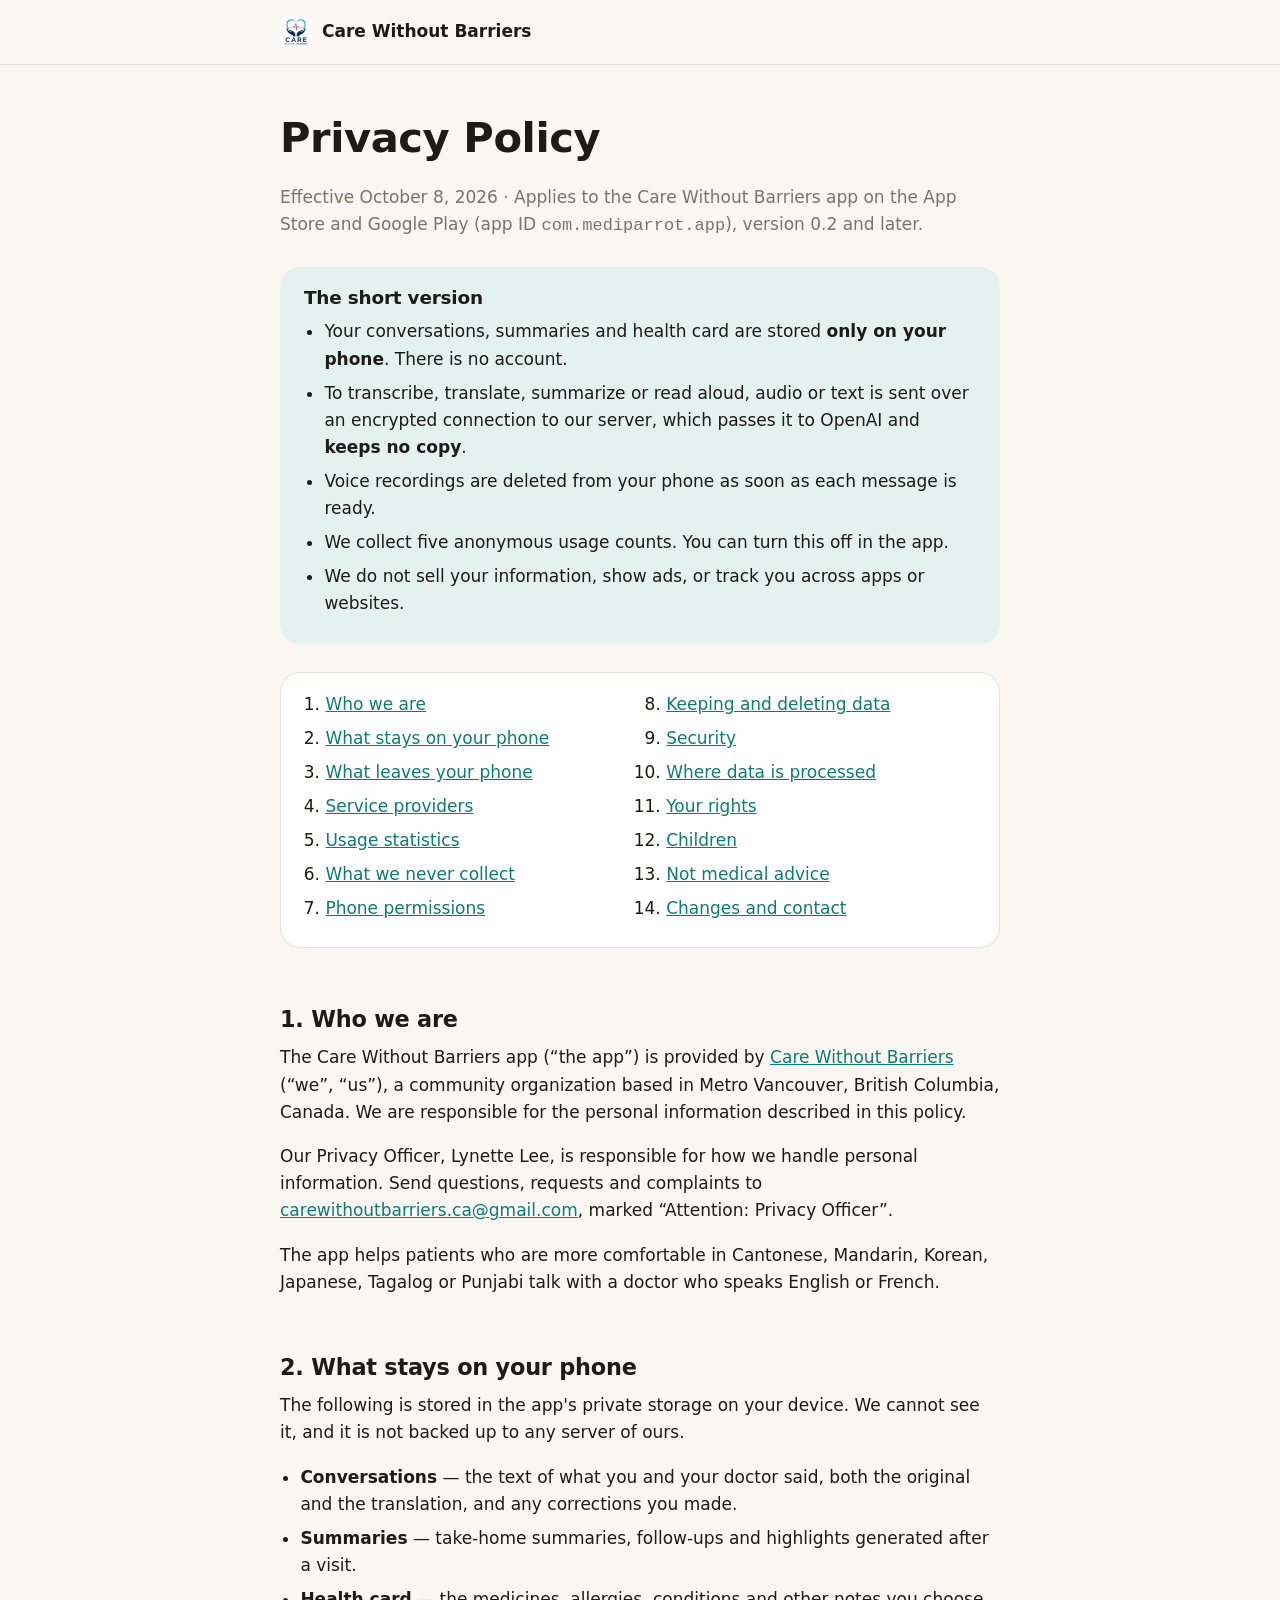
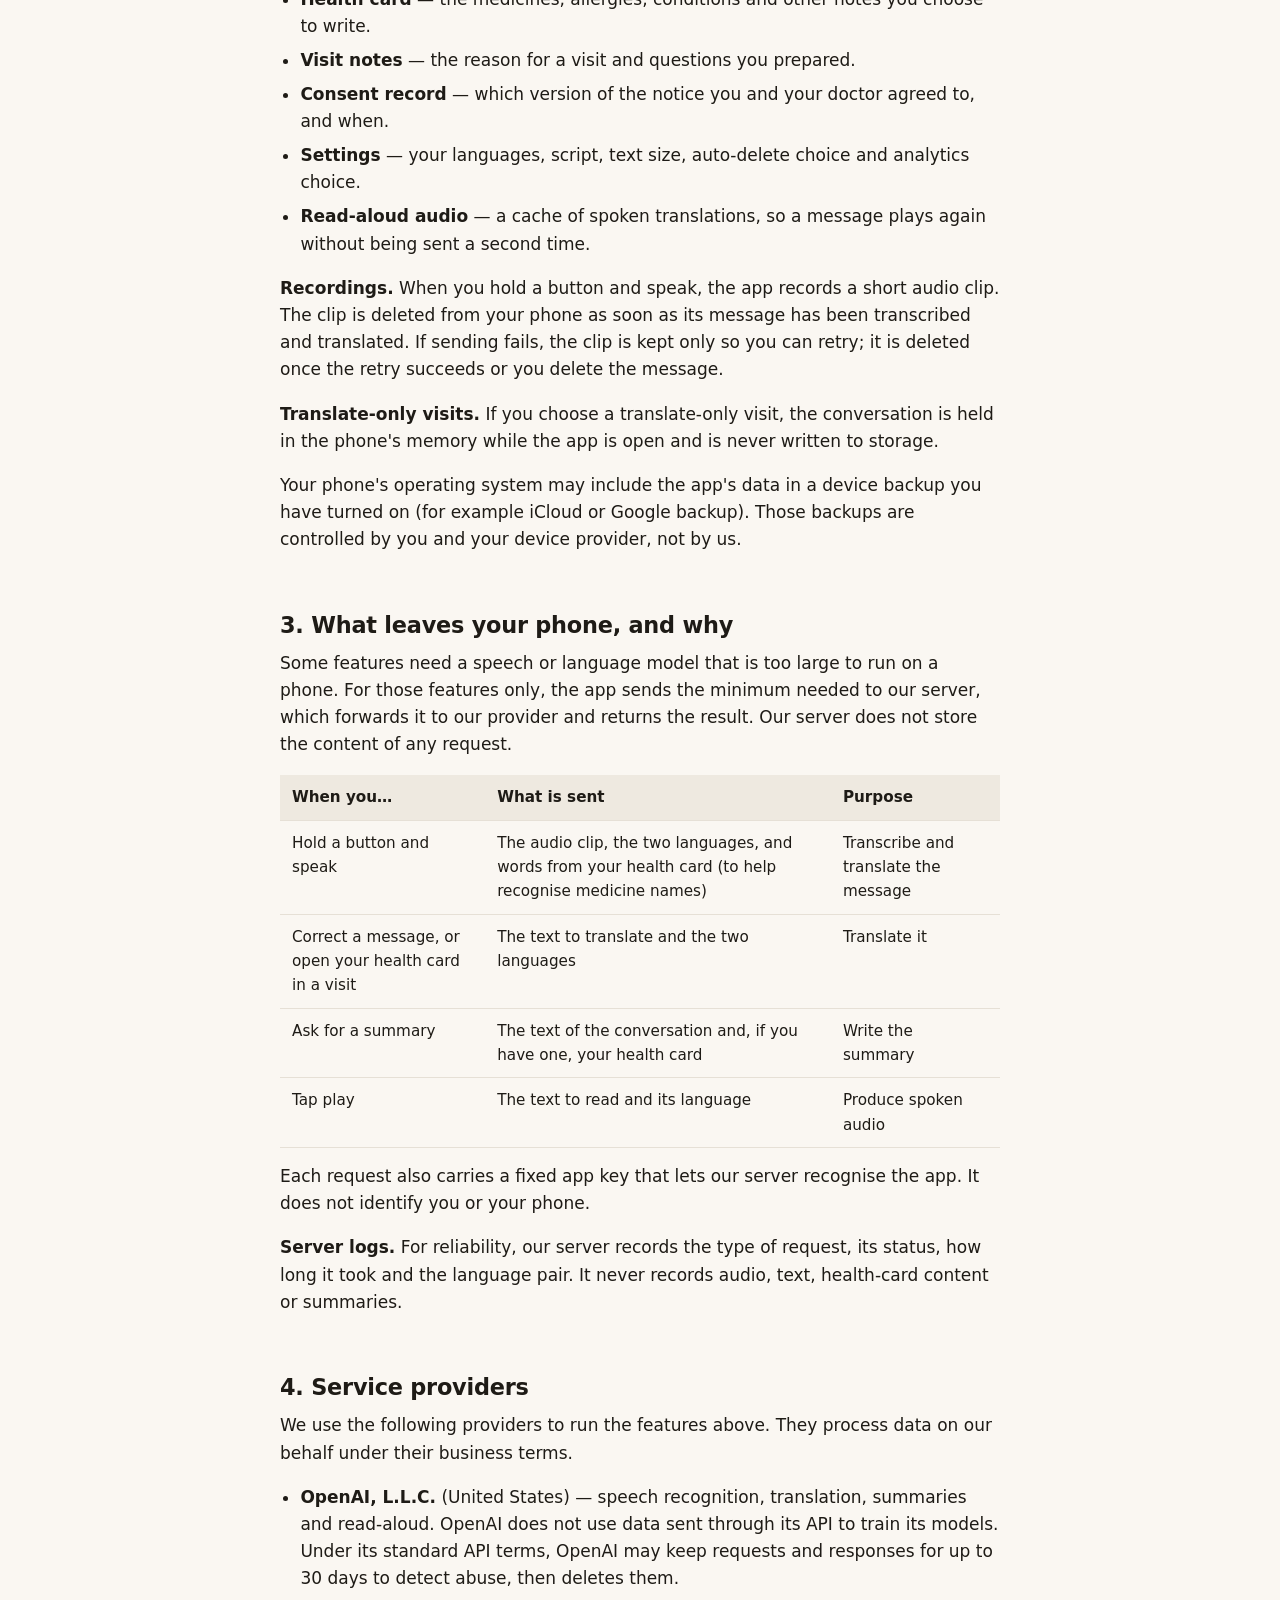
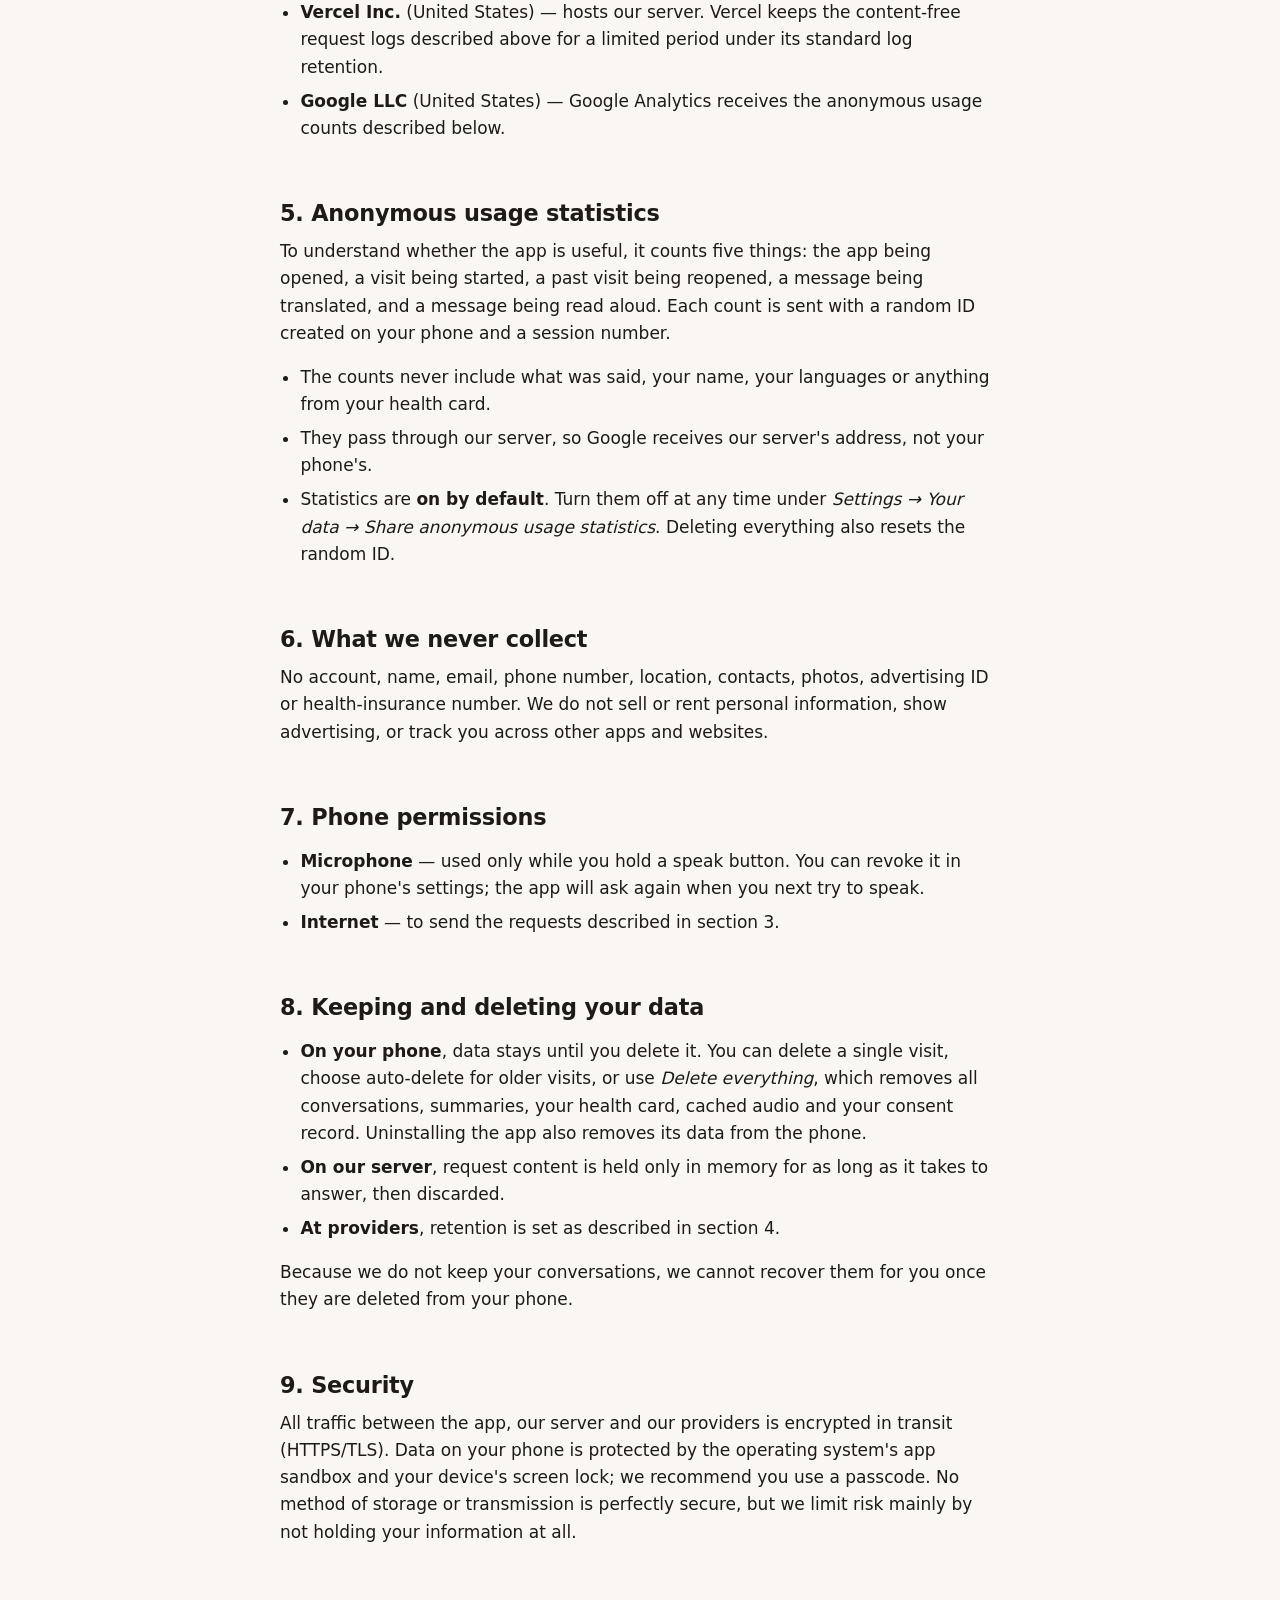
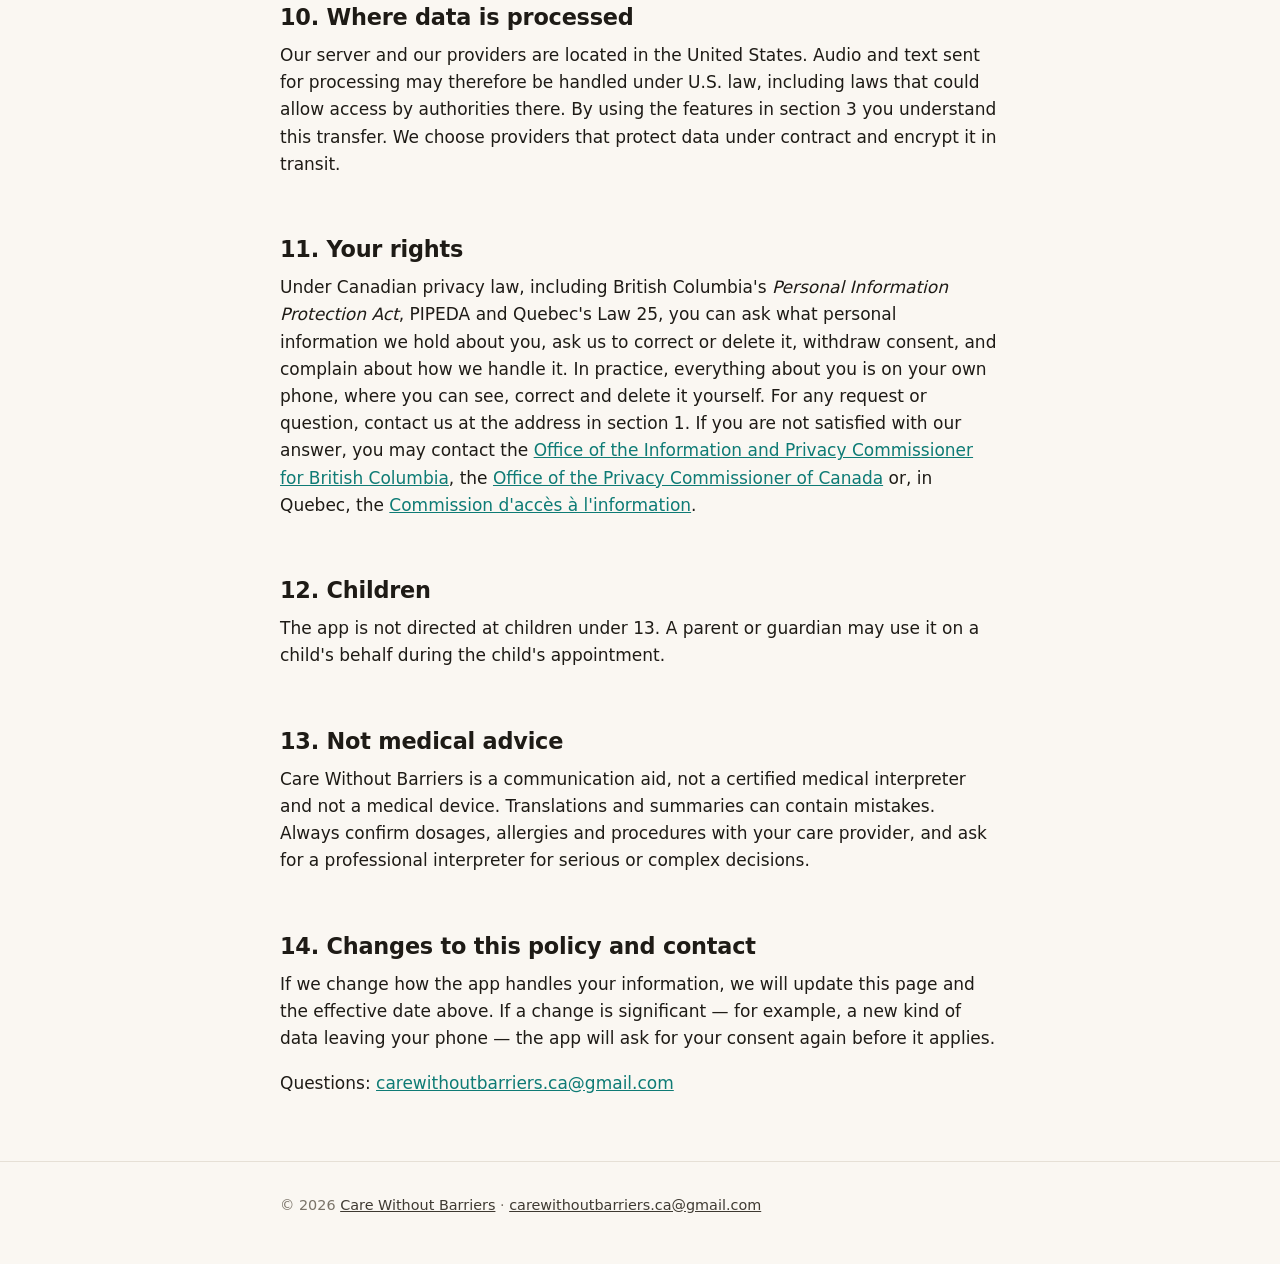
==== commit 00e055f7: "Name Lynette Lee as Privacy Officer; state the app ID Co-Authored-By: Claude Opus 5.5 <noreply@anthr" ====
--- a/index.html
+++ b/index.html
@@ -20,7 +20,7 @@
 
   <main id="main" class="wrap doc">
     <h1>Privacy Policy</h1>
-    <p class="meta">Effective October 8, 2026 · Applies to the Care Without Barriers app for iPhone and Android, version 0.2 and later.</p>
+    <p class="meta">Effective October 8, 2026 · Applies to the Care Without Barriers app on the App Store and Google Play (app ID <code>com.mediparrot.app</code>), version 0.2 and later.</p>
 
     <div class="summary">
       <h2>The short version</h2>
@@ -54,7 +54,7 @@
 
     <h2 id="who">1. Who we are</h2>
     <p>The Care Without Barriers app (“the app”) is provided by <a href="https://www.carewithoutbarriers.ca/">Care Without Barriers</a> (“we”, “us”), a community organization based in Metro Vancouver, British Columbia, Canada. We are responsible for the personal information described in this policy.</p>
-    <p>Questions, requests and complaints about privacy go to our privacy contact at <a href="mailto:carewithoutbarriers.ca@gmail.com">carewithoutbarriers.ca@gmail.com</a>.</p>
+    <p>Our Privacy Officer, Lynette Lee, is responsible for how we handle personal information. Send questions, requests and complaints to <a href="mailto:carewithoutbarriers.ca@gmail.com">carewithoutbarriers.ca@gmail.com</a>, marked “Attention: Privacy Officer”.</p>
     <p>The app helps patients who are more comfortable in Cantonese, Mandarin, Korean, Japanese, Tagalog or Punjabi talk with a doctor who speaks English or French.</p>
 
     <h2 id="on-device">2. What stays on your phone</h2>
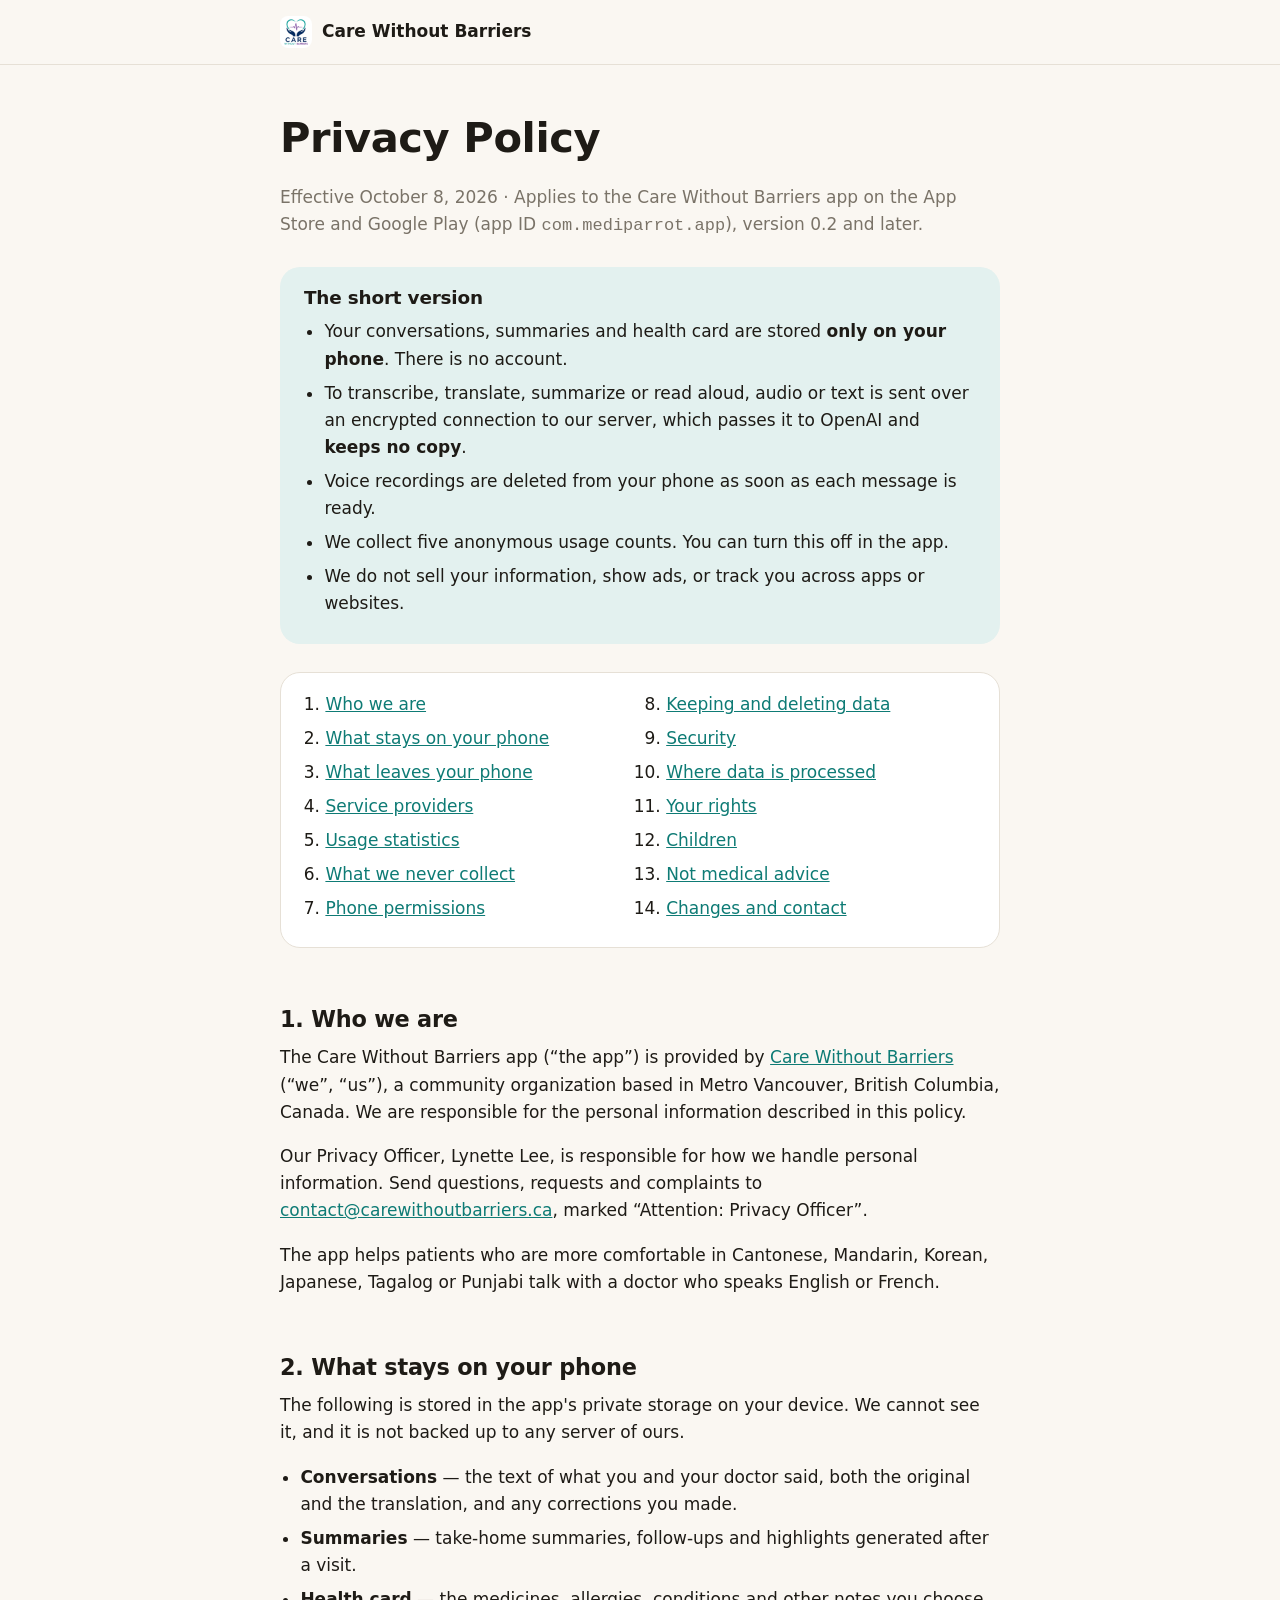
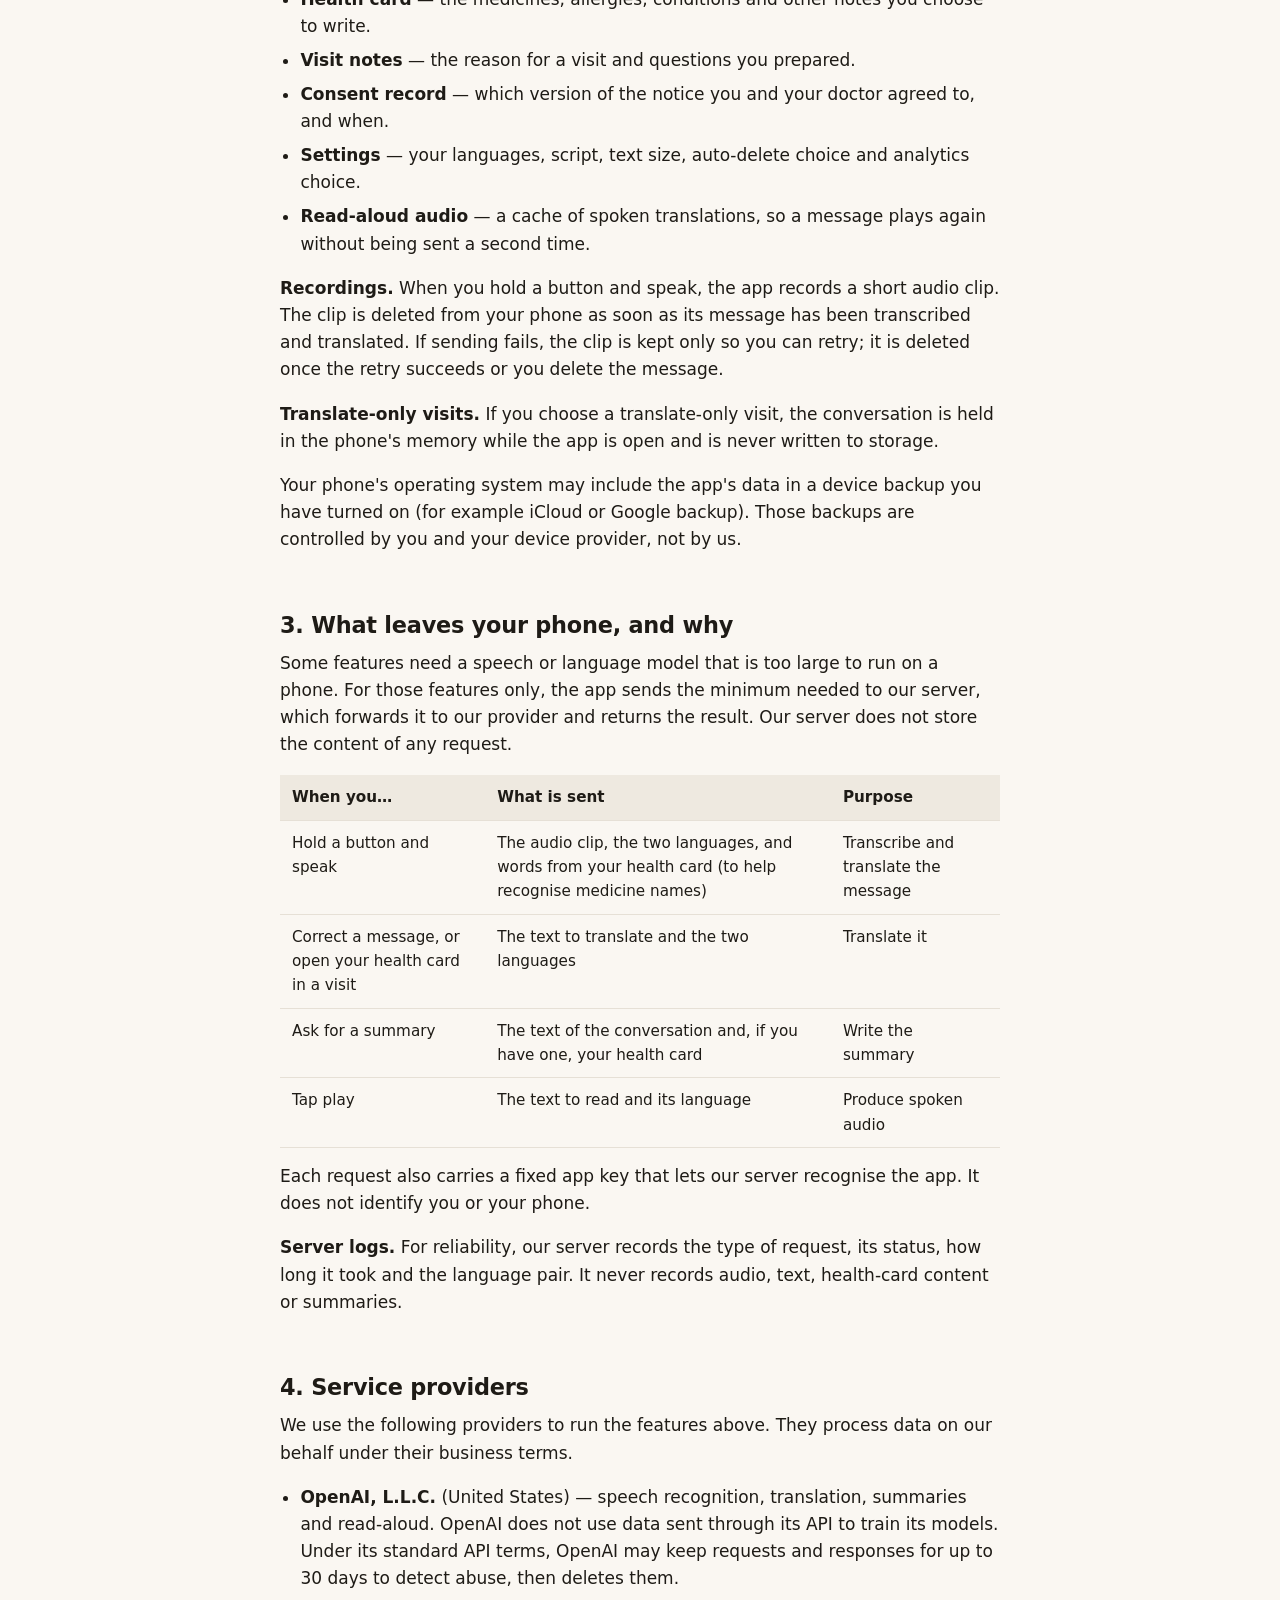
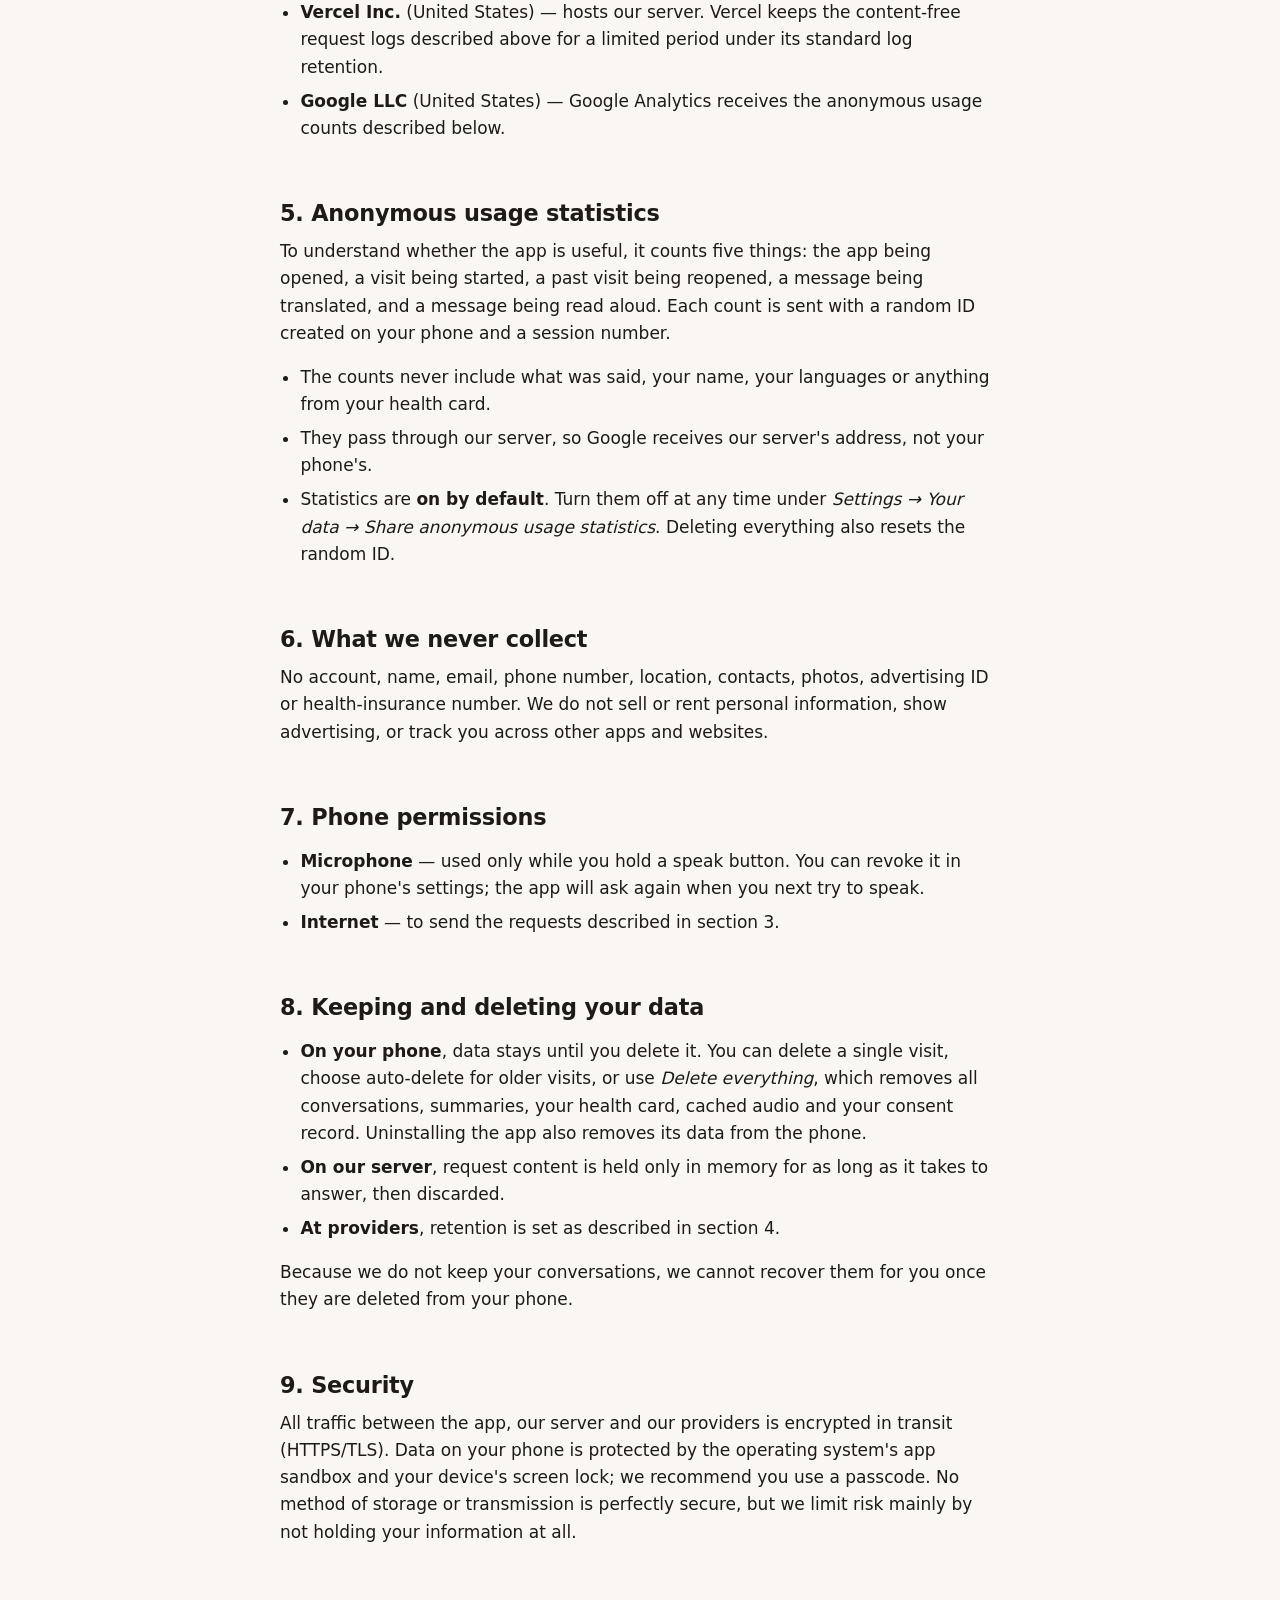
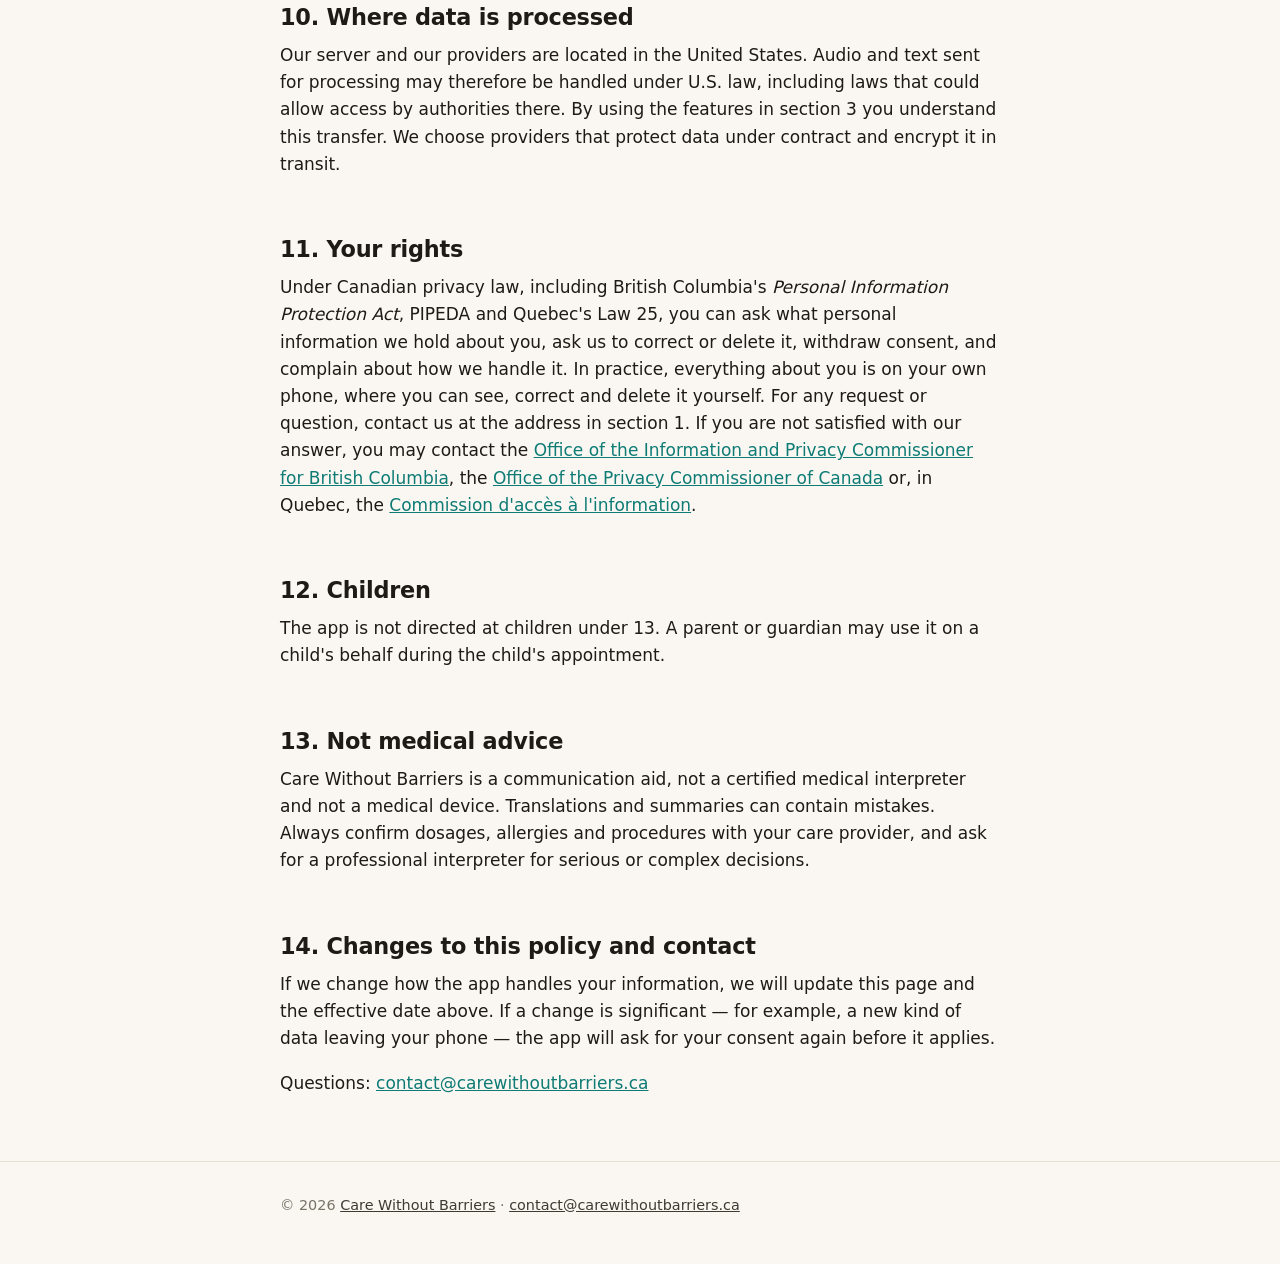
==== commit c65e2bda: "Use contact@carewithoutbarriers.ca as the privacy contact Co-Authored-By: Claude Opus 5.5 <noreply@a" ====
--- a/index.html
+++ b/index.html
@@ -54,7 +54,7 @@
 
     <h2 id="who">1. Who we are</h2>
     <p>The Care Without Barriers app (“the app”) is provided by <a href="https://www.carewithoutbarriers.ca/">Care Without Barriers</a> (“we”, “us”), a community organization based in Metro Vancouver, British Columbia, Canada. We are responsible for the personal information described in this policy.</p>
-    <p>Our Privacy Officer, Lynette Lee, is responsible for how we handle personal information. Send questions, requests and complaints to <a href="mailto:carewithoutbarriers.ca@gmail.com">carewithoutbarriers.ca@gmail.com</a>, marked “Attention: Privacy Officer”.</p>
+    <p>Our Privacy Officer, Lynette Lee, is responsible for how we handle personal information. Send questions, requests and complaints to <a href="mailto:contact@carewithoutbarriers.ca">contact@carewithoutbarriers.ca</a>, marked “Attention: Privacy Officer”.</p>
     <p>The app helps patients who are more comfortable in Cantonese, Mandarin, Korean, Japanese, Tagalog or Punjabi talk with a doctor who speaks English or French.</p>
 
     <h2 id="on-device">2. What stays on your phone</h2>
@@ -136,12 +136,12 @@
 
     <h2 id="changes">14. Changes to this policy and contact</h2>
     <p>If we change how the app handles your information, we will update this page and the effective date above. If a change is significant — for example, a new kind of data leaving your phone — the app will ask for your consent again before it applies.</p>
-    <p>Questions: <a href="mailto:carewithoutbarriers.ca@gmail.com">carewithoutbarriers.ca@gmail.com</a></p>
+    <p>Questions: <a href="mailto:contact@carewithoutbarriers.ca">contact@carewithoutbarriers.ca</a></p>
   </main>
 
   <footer class="site-footer">
     <div class="wrap">
-      © 2026 <a href="https://www.carewithoutbarriers.ca/">Care Without Barriers</a> · <a href="mailto:carewithoutbarriers.ca@gmail.com">carewithoutbarriers.ca@gmail.com</a>
+      © 2026 <a href="https://www.carewithoutbarriers.ca/">Care Without Barriers</a> · <a href="mailto:contact@carewithoutbarriers.ca">contact@carewithoutbarriers.ca</a>
     </div>
   </footer>
 </body>
